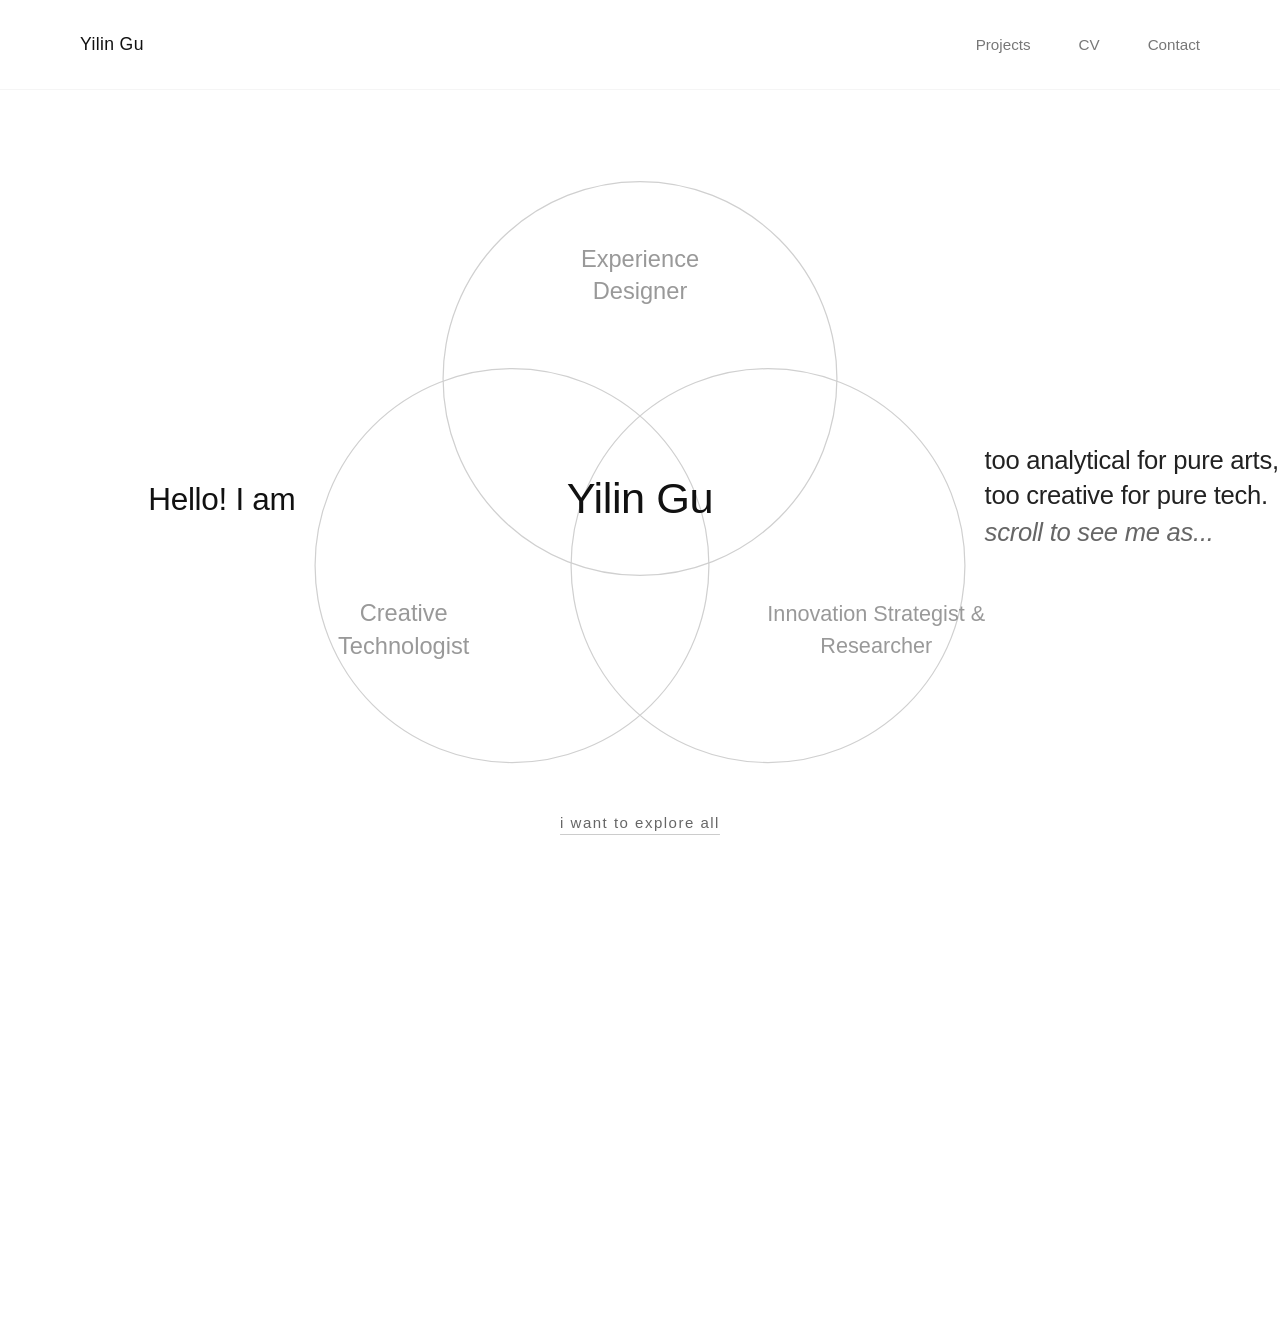
==== index.html @ a837f002 "Initial website deploy" ====
<!DOCTYPE html>
<html lang="zh-CN">
<head>
  <meta charset="UTF-8">
  <meta name="viewport" content="width=device-width, initial-scale=1.0">
  <title>Yilin Gu — Portfolio</title>
  <style>
    * {
      box-sizing: border-box;
      margin: 0;
      padding: 0;
    }
    body {
      font-family: -apple-system, BlinkMacSystemFont, "SF Pro Display", "SF Pro Text", "Helvetica Neue", Arial, sans-serif;
      background-color: #ffffff;
      color: #111111;
      line-height: 1.45; /* 紧凑行距 */
      -webkit-font-smoothing: antialiased;
    }
    a { color: inherit; text-decoration: none; }

    /* 固定 Header */
    header {
      position: fixed;
      top: 0;
      left: 0;
      width: 100%;
      height: 90px;
      padding: 0 80px;
      display: flex;
      justify-content: space-between;
      align-items: center;
      background: rgba(255, 255, 255, 0.92);
      backdrop-filter: blur(12px);
      -webkit-backdrop-filter: blur(12px);
      z-index: 100;
      border-bottom: 1px solid rgba(0, 0, 0, 0.04);
    }
    .logo { 
      font-size: 1.1rem; 
      font-weight: 500; 
      letter-spacing: 0.02em; 
    }
    nav ul { 
      display: flex; 
      gap: 48px; 
      list-style: none; 
    }
    nav a { 
      font-size: 0.95rem; 
      color: #777777; 
      font-weight: 400;
      transition: color 0.25s ease; 
    }
    nav a:hover, nav a.active { 
      color: #111111; 
      font-weight: 500;
    }

    /* 页面主要容器 */
    main { 
      padding-top: 90px; 
    }

    .page-section { 
      display: none; 
      width: 100%;
      max-width: 1200px; 
      margin: 0 auto; 
      padding: 60px 80px 120px 80px; 
      min-height: calc(100vh - 90px);
    }
    .page-section.active { 
      display: block; 
    }

    /* -------------------------------------------------------------
       1. 首页 (Home) - Venn 状态切换
       ------------------------------------------------------------- */
    .home-scroll-container {
      height: 140vh;
      position: relative;
    }
    .sticky-hero {
      position: sticky;
      top: 90px;
      height: calc(100vh - 90px);
      display: flex;
      flex-direction: column;
      align-items: center;
      justify-content: center;
      overflow: hidden;
      margin-top: -20px;
    }

    .venn-wrapper {
      position: relative;
      width: 100%;
      max-width: 1200px;
      height: 640px;
    }
    .venn-svg { 
      width: 100%; 
      height: 100%; 
      overflow: visible; 
    }
    
    .venn-circle {
      fill: #ffffff;
      fill-opacity: 0;
      stroke: #d0d0d0;
      stroke-width: 1.25;
      transform-origin: center;
      animation: vennBreathing 4s ease-in-out infinite;
      transition: stroke 0.3s ease, fill 0.3s ease, fill-opacity 0.3s ease, stroke-width 0.3s ease;
    }

    .venn-group:nth-child(1) .venn-circle { animation-delay: 0s; }
    .venn-group:nth-child(2) .venn-circle { animation-delay: 1.3s; }
    .venn-group:nth-child(3) .venn-circle { animation-delay: 2.6s; }

    @keyframes vennBreathing {
      0%, 100% { stroke-opacity: 0.6; transform: scale(1); }
      50% { stroke-opacity: 1; stroke-width: 1.5; transform: scale(1.012); }
    }
    
    .venn-text {
      dominant-baseline: middle;
      pointer-events: none;
      transition: fill 0.3s ease, opacity 0.3s ease;
    }

    .state-b { opacity: 0; fill: #999999; text-anchor: middle; }
    .state-a { opacity: 1; }
    
    .title-hello { font-size: 32px; font-weight: 350; fill: #111111; letter-spacing: -0.01em; }
    .title-name { font-size: 44px; font-weight: 500; fill: #111111; letter-spacing: -0.01em; }
    .title-intro-multiline { font-size: 26px; font-weight: 350; fill: #222222; letter-spacing: -0.01em; line-height: 1.4; }
    
    .hook-line {
      fill: #666666;
      font-style: italic;
      font-weight: 300;
      animation: gentleBreathing 3.2s ease-in-out infinite;
      transform-origin: center;
    }

    @keyframes gentleBreathing {
      0%, 100% { opacity: 0.9; transform: translateY(0px); }
      50% { opacity: 0.35; transform: translateY(3.5px); }
    }

    .interactive-mode .venn-group { cursor: pointer; }
    .interactive-mode .venn-group:hover .venn-circle {
      stroke: #111111;
      stroke-width: 1.8;
      fill: #111111;
      fill-opacity: 0.025;
      animation-play-state: paused;
    }
    .interactive-mode .venn-group:hover .venn-text.state-b { fill: #111111; font-weight: 500; }

    .tagline {
      margin-top: 15px;
      font-size: 15px;
      color: #666666;
      letter-spacing: 0.1em;
      text-transform: lowercase;
      text-decoration: underline;
      text-underline-offset: 6px;
      text-decoration-color: #cccccc;
      opacity: 0;
      transition: opacity 0.25s ease, color 0.2s ease;
      cursor: pointer;
    }
    .tagline:hover { color: #111111; text-decoration-color: #111111; }

    /* -------------------------------------------------------------
       2. Projects Page - 卡片排版
       ------------------------------------------------------------- */
    .page-header { margin-bottom: 40px; }
    .page-title { font-size: 2rem; font-weight: 500; color: #111111; letter-spacing: -0.01em; margin-bottom: 6px; }
    .page-subtitle { font-size: 0.95rem; color: #777777; font-weight: 400; }

    .category-title { 
      font-size: 1.25rem; 
      font-weight: 500; 
      color: #111111;
      margin: 50px 0 24px 0; 
      border-top: 1px solid #eeeeee; 
      padding-top: 20px;
    }
    .category-title:first-of-type { margin-top: 0; border-top: none; padding-top: 0; }

    .grid { display: grid; grid-template-columns: repeat(2, 1fr); gap: 40px 36px; }
    
    .card { display: block; cursor: pointer; }
    .card-image-wrapper {
      width: 100%;
      aspect-ratio: 16 / 10;
      border: 1px solid #e2e2e2;
      background-color: #f7f7f7;
      border-radius: 0;
      overflow: hidden;
      position: relative;
      transition: border-color 0.3s ease, box-shadow 0.3s ease, transform 0.3s ease;
    }
    .card-image {
      width: 100%;
      height: 100%;
      object-fit: cover;
      display: block;
      transition: transform 0.5s ease;
    }
    
    .card-header-line {
      display: flex;
      justify-content: space-between;
      align-items: baseline;
      margin-top: 14px;
    }
    .card-title { font-size: 1.05rem; font-weight: 500; color: #111111; transition: color 0.25s ease; }
    .card-year { font-size: 0.85rem; color: #888888; font-weight: 400; }
    .card-hook { font-size: 0.9rem; color: #666666; line-height: 1.4; margin-top: 4px; }

    .card:hover .card-image-wrapper {
      border-color: #111111;
      box-shadow: 0 12px 30px rgba(0, 0, 0, 0.07);
      transform: translateY(-4px);
    }
    .card:hover .card-image { transform: scale(1.03); }
    .card:hover .card-title { color: #000000; }

    /* -------------------------------------------------------------
       3. 动态 Case Study 详情页样式
       ------------------------------------------------------------- */
    .back-btn {
      display: inline-flex;
      align-items: center;
      gap: 8px;
      font-size: 0.95rem;
      color: #666666;
      cursor: pointer;
      margin-bottom: 28px;
      transition: color 0.2s ease, transform 0.2s ease;
    }
    .back-btn:hover {
      color: #111111;
      transform: translateX(-4px);
    }
    .detail-tag {
      font-size: 0.85rem;
      text-transform: uppercase;
      letter-spacing: 0.08em;
      color: #888888;
      margin-bottom: 10px;
    }
    .detail-title {
      font-size: 2.4rem;
      font-weight: 500;
      color: #111111;
      letter-spacing: -0.02em;
      line-height: 1.2;
      margin-bottom: 12px;
    }
    .detail-hook {
      font-size: 1.15rem;
      color: #444444;
      line-height: 1.45;
      margin-bottom: 32px;
      max-width: 900px;
    }
    
    .detail-hero-media {
      width: 100%;
      aspect-ratio: 16 / 9;
      background-color: #f4f4f4;
      border: 1px solid #e2e2e2;
      display: flex;
      align-items: center;
      justify-content: center;
      color: #999999;
      font-size: 1rem;
      margin-bottom: 48px;
      overflow: hidden;
    }
    .detail-hero-media img, .detail-hero-media video {
      width: 100%;
      height: 100%;
      object-fit: cover;
    }
    .detail-hero-media.hidden-hero {
      display: none;
    }

    /* 双栏正文结构 */
    .detail-grid {
      display: grid;
      grid-template-columns: 240px 1fr;
      gap: 48px;
      border-top: 1px solid #eeeeee;
      padding-top: 32px;
    }
    .detail-sidebar-item {
      margin-bottom: 28px;
    }
    .detail-sidebar-label {
      font-size: 0.8rem;
      text-transform: uppercase;
      letter-spacing: 0.08em;
      color: #888888;
      margin-bottom: 4px;
    }
    .detail-sidebar-val {
      font-size: 0.95rem;
      color: #111111;
      font-weight: 500;
      line-height: 1.35;
    }
    
    .detail-body-text {
      font-size: 1rem;
      color: #333333;
      line-height: 1.55;
    }

    /* 自然流畅的排版样式 */
    .cs-section { margin-bottom: 36px; }
    .cs-heading {
      font-size: 1.2rem;
      font-weight: 500;
      color: #111111;
      margin-bottom: 10px;
      letter-spacing: -0.01em;
      border-bottom: 1px solid #f0f0f0;
      padding-bottom: 6px;
    }
    .cs-paragraph { margin-bottom: 12px; color: #333333; font-weight: 350; font-size: 0.98rem; line-height: 1.5; }
    
    /* 单张大图展示 */
    .single-photo-feature {
      width: 100%;
      margin: 20px 0 8px 0;
      border: 1px solid #e2e2e2;
      overflow: hidden;
      background: #fafafa;
    }
    .single-photo-feature img {
      width: 100%;
      max-height: 500px;
      object-fit: cover;
      display: block;
      transition: transform 0.5s ease;
    }
    .single-photo-feature:hover img {
      transform: scale(1.02);
    }

    /* 视频容器 */
    .embedded-video-container {
      width: 100%;
      margin: 20px 0 8px 0;
      border: 1px solid #e0e0e0;
      background: #000000;
      box-shadow: 0 12px 30px rgba(0, 0, 0, 0.05);
    }
    .embedded-video-container video {
      width: 100%;
      display: block;
    }
    .embedded-video-caption {
      font-size: 0.82rem;
      color: #777777;
      margin-top: 6px;
      margin-bottom: 20px;
      text-align: center;
      font-style: italic;
    }

    /* 现场图片排版 */
    .photo-feature-grid {
      display: grid;
      grid-template-columns: 1.2fr 1fr;
      gap: 16px;
      margin: 20px 0 8px 0;
    }
    .photo-feature-main {
      width: 100%;
      height: 100%;
      min-height: 320px;
      border: 1px solid #e2e2e2;
      overflow: hidden;
    }
    .photo-feature-main img {
      width: 100%;
      height: 100%;
      object-fit: cover;
      display: block;
      transition: transform 0.5s ease;
    }
    .photo-feature-sub {
      display: flex;
      flex-direction: column;
      gap: 16px;
    }
    .photo-feature-item {
      width: 100%;
      height: 150px;
      border: 1px solid #e2e2e2;
      overflow: hidden;
    }
    .photo-feature-item img {
      width: 100%;
      height: 100%;
      object-fit: cover;
      display: block;
      transition: transform 0.5s ease;
    }
    .photo-feature-main:hover img, .photo-feature-item:hover img {
      transform: scale(1.03);
    }

    /* -------------------------------------------------------------
       4. CV & Contact 页面样式
       ------------------------------------------------------------- */
    .cv-layout { display: grid; grid-template-columns: 250px 1fr; gap: 48px; }
    .cv-sidebar { border-right: 1px solid #eeeeee; padding-right: 32px; }
    .cv-sidebar-block { margin-bottom: 32px; }
    .cv-sidebar-title { font-size: 0.82rem; text-transform: uppercase; letter-spacing: 0.08em; color: #888888; margin-bottom: 12px; font-weight: 600; }
    .cv-sidebar-list { list-style: none; font-size: 0.9rem; color: #444444; line-height: 1.4; }
    .cv-sidebar-list li { margin-bottom: 8px; }
    .cv-sidebar-list strong { color: #111111; font-weight: 500; display: block; margin-bottom: 2px; }
    .cv-sidebar-list span { font-size: 0.84rem; color: #666666; display: block; }
    
    .cv-timeline-item { margin-bottom: 32px; }
    .cv-timeline-header { display: flex; justify-content: space-between; align-items: baseline; margin-bottom: 4px; }
    .cv-role { font-size: 1.05rem; font-weight: 500; color: #111111; }
    .cv-period { font-size: 0.85rem; color: #888888; white-space: nowrap; }
    .cv-company { font-size: 0.92rem; color: #555555; margin-bottom: 8px; font-weight: 400; }
    
    /* 调淡的工作与项目描述 */
    .cv-desc { font-size: 0.92rem; color: #666666; line-height: 1.45; }
    .cv-desc ul { margin-left: 16px; margin-top: 6px; }
    .cv-desc li { margin-bottom: 6px; }
    .cv-desc strong { color: #222222; }
    
    .cv-focus-tags { 
      font-size: 0.85rem; 
      color: #666666; 
      margin-top: 6px; 
      line-height: 1.4; 
    }
    .cv-focus-tags span {
      display: inline-block;
      background: #f4f4f4;
      padding: 2px 7px;
      border-radius: 3px;
      margin-right: 5px;
      margin-bottom: 5px;
      font-size: 0.8rem;
      color: #555555;
    }

    .cv-divider {
      font-size: 0.82rem;
      text-transform: uppercase;
      letter-spacing: 0.08em;
      color: #888888;
      font-weight: 600;
      margin: 36px 0 20px 0;
      padding-top: 14px;
      border-top: 1px solid #eeeeee;
    }
    .cv-profile {
      font-size: 0.95rem;
      color: #444444;
      line-height: 1.5;
      margin-bottom: 28px;
      font-weight: 350;
    }
    .cv-profile p {
      margin-bottom: 10px;
    }

    .contact-container { max-width: 680px; }
    .contact-intro { font-size: 1.05rem; color: #333333; line-height: 1.5; margin-bottom: 32px; }
    .contact-methods { display: grid; grid-template-columns: repeat(2, 1fr); gap: 24px; margin-bottom: 40px; }
    .contact-card { border: 1px solid #eeeeee; padding: 20px; background: #fafafa; transition: border-color 0.25s ease; }
    .contact-card:hover { border-color: #cccccc; }
    .contact-label { font-size: 0.78rem; text-transform: uppercase; letter-spacing: 0.08em; color: #888888; margin-bottom: 6px; }
    .contact-value { font-size: 0.95rem; color: #111111; font-weight: 500; }

  </style>
</head>
<body>

  <!-- Header 导航栏 -->
  <header>
    <div class="logo"><a href="#" onclick="showSection('home')">Yilin Gu</a></div>
    <nav>
      <ul>
        <li><a href="#" id="nav-projects" onclick="showSection('projects')">Projects</a></li>
        <li><a href="#" id="nav-cv" onclick="showSection('cv')">CV</a></li>
        <li><a href="#" id="nav-contact" onclick="showSection('contact')">Contact</a></li>
      </ul>
    </nav>
  </header>

  <main>
    <!-- 1. 首页 (Home) - Venn 状态切换 -->
    <section id="home" class="page-section active" style="padding:0; max-width:100%;">
      <div class="home-scroll-container">
        <div class="sticky-hero" id="hero-sticky">
          <div class="venn-wrapper">
            <svg class="venn-svg" viewBox="0 0 900 650">
              <g class="venn-group" onclick="handleGroupClick('professional-cases')">
                <circle class="venn-circle" cx="450" cy="225" r="200" />
                <text class="venn-text state-b" x="450" y="105" style="font-size: 24px; font-weight: 500;">Experience</text>
                <text class="venn-text state-b" x="450" y="138" style="font-size: 24px; font-weight: 500;">Designer</text>
              </g>
              <g class="venn-group" onclick="handleGroupClick('creative-projects')">
                <circle class="venn-circle" cx="320" cy="415" r="200" />
                <text class="venn-text state-b" x="210" y="465" style="font-size: 24px; font-weight: 500;">Creative</text>
                <text class="venn-text state-b" x="210" y="498" style="font-size: 24px; font-weight: 500;">Technologist</text>
              </g>
              <g class="venn-group" onclick="handleGroupClick('presentation-insights')">
                <circle class="venn-circle" cx="580" cy="415" r="200" />
                <text class="venn-text state-b" x="690" y="465" style="font-size: 22px; font-weight: 500;">Innovation Strategist &amp;</text>
                <text class="venn-text state-b" x="690" y="498" style="font-size: 22px; font-weight: 500;">Researcher</text>
              </g>

              <g class="state1-layer">
                <text class="venn-text title-hello state-a" x="100" y="350" text-anchor="end">Hello! I am</text>
                <text class="venn-text title-name state-a" x="450" y="350" text-anchor="middle">Yilin Gu</text>
                <text class="venn-text title-intro-multiline state-a" x="800" y="310" text-anchor="start">
                  <tspan x="800" dy="0">too analytical for pure arts,</tspan>
                  <tspan x="800" dy="1.35em">too creative for pure tech.</tspan>
                  <tspan x="800" dy="1.45em" class="hook-line">scroll to see me as...</tspan>
                </text>
              </g>
            </svg>
          </div>
          <p class="tagline" id="tagline" onclick="showSection('projects')">i want to explore ALL</p>
        </div>
      </div>
    </section>

    <!-- 2. Projects Page -->
    <section id="projects" class="page-section">
      <div class="page-header">
        <h1 class="page-title">Selected Works</h1>
        <p class="page-subtitle">Exploration across experience design, creative technology, and innovation strategy.</p>
      </div>

      <!-- Category 1: Professional Cases -->
      <h2 id="professional-cases" class="category-title">Professional Cases</h2>
      <div class="grid">
        <div class="card" onclick="openProjectDetail('workshop-design')">
          <div class="card-image-wrapper">
            <img src="image&video/workshop design/cover img.png" alt="Workshop Design Cover" class="card-image">
          </div>
          <div class="card-header-line">
            <h3 class="card-title">Strategic Workshop Frameworks</h3>
            <span class="card-year">2024–2026</span>
          </div>
          <p class="card-hook">Designing high-stakes strategic alignment experiences for global leaders.</p>
        </div>

        <div class="card" onclick="openProjectDetail('visual-odyssey')">
          <div class="card-image-wrapper">
            <img src="image&video/visual odyssey/visual odyssey.jpg" alt="Visual Odyssey Cover" class="card-image">
          </div>
          <div class="card-header-line">
            <h3 class="card-title">Visual Odyssey System</h3>
            <span class="card-year">2024–2026</span>
          </div>
          <p class="card-hook">Transforming strategic workshop closings into dynamic visual hero journeys.</p>
        </div>

        <div class="card" onclick="openProjectDetail('executive-facilitation')">
          <div class="card-image-wrapper">
            <img src="image&video/facilitation/photo3.jpg" alt="Executive Facilitation Cover" class="card-image">
          </div>
          <div class="card-header-line">
            <h3 class="card-title">Cross-Cultural Executive Facilitation</h3>
            <span class="card-year">2024–2026</span>
          </div>
          <p class="card-hook">Steering C-suite consensus across global cultures and complex domains.</p>
        </div>
      </div>

      <!-- Category 2: Creative Technologist -->
      <h2 id="creative-projects" class="category-title">Creative Technologist</h2>
      <div class="grid">
        <div class="card" onclick="openProjectDetail('avatar-creator')">
          <div class="card-image-wrapper">
            <img src="image&video/avatar creator/Avatar Creator Demo Video/Avatar Creator Demo Video-封面.jpg" alt="Avatar Creator Cover" class="card-image">
          </div>
          <div class="card-header-line">
            <h3 class="card-title">Web-based Interactive Avatar Creator</h3>
            <span class="card-year">2026</span>
          </div>
          <p class="card-hook">Transforming event onboarding into an engaging, collective digital twin experience.</p>
        </div>

        <div class="card" onclick="openProjectDetail('warroom-vr')">
          <div class="card-image-wrapper">
            <img src="image&video/vr warrom/war room env -no logo.png" alt="Warroom VR Experience Cover" class="card-image">
          </div>
          <div class="card-header-line">
            <h3 class="card-title">Next-Gen Warroom VR Experience</h3>
            <span class="card-year">2025</span>
          </div>
          <p class="card-hook">Immersive spatial collaboration for high-stakes medical operations.</p>
        </div>
      </div>

      <!-- Category 3: Innovation Strategist & Researcher -->
      <h2 id="presentation-insights" class="category-title">Innovation Strategist & Researcher</h2>
      <div class="grid">
        <div class="card" onclick="openProjectDetail('ai-worldcafe')">
          <div class="card-image-wrapper">
            <img src="image&video/4d/photo2.jpg" alt="4D AI Worldcafe Cover" class="card-image">
          </div>
          <div class="card-header-line">
            <h3 class="card-title">4D AI Worldcafe: Spatial Intelligence</h3>
            <span class="card-year">2024–2026</span>
          </div>
          <p class="card-hook">Unlocking Human-AI co-creation from text to 4D spatial intelligence.</p>
        </div>
      </div>
    </section>

    <!-- 3. Dynamic Case Study Detail Section -->
    <section id="project-detail" class="page-section">
      <div class="back-btn" onclick="showSection('projects')">
        ← Back to Projects
      </div>

      <div class="detail-tag" id="d-tag">Category / Year</div>
      <h1 class="detail-title" id="d-title">Project Title</h1>
      <p class="detail-hook" id="d-hook">Project Hook / Main value statement</p>

      <div class="detail-hero-media" id="d-media">
        <!-- 动态 Hero 媒体 -->
      </div>

      <div class="detail-grid">
        <div class="detail-sidebar">
          <div class="detail-sidebar-item">
            <div class="detail-sidebar-label">Role & Capabilities</div>
            <div class="detail-sidebar-val" id="d-role">Role Details</div>
          </div>
          <div class="detail-sidebar-item">
            <div class="detail-sidebar-label">Timeline</div>
            <div class="detail-sidebar-val" id="d-year">Year</div>
          </div>
          <div class="detail-sidebar-item" id="d-extra-meta">
            <!-- 额外信息 -->
          </div>
        </div>

        <div class="detail-body-text" id="d-desc">
          <!-- 动态自然文案正文 -->
        </div>
      </div>
    </section>

    <!-- 4. CV Page -->
    <section id="cv" class="page-section">
      <div class="page-header">
        <h1 class="page-title">Curriculum Vitae</h1>
        <p class="page-subtitle">Designing human-centred experiences where AI, emerging technologies, and strategic innovation meet.</p>
      </div>

      <div class="cv-layout">
        <!-- 左侧栏：Skills 列表 -->
        <div class="cv-sidebar">
          <div class="cv-sidebar-block">
            <h3 class="cv-sidebar-title">Strategic &amp; Experience Design</h3>
            <ul class="cv-sidebar-list">
              <li>Experience Design</li>
              <li>Interaction Design</li>
              <li>User Experience Design</li>
              <li>Design Thinking</li>
              <li>Co-creation Methods</li>
              <li>Strategic Storytelling</li>
              <li>Systems Thinking</li>
            </ul>
          </div>

          <div class="cv-sidebar-block">
            <h3 class="cv-sidebar-title">AI &amp; Emerging Tech</h3>
            <ul class="cv-sidebar-list">
              <li>Generative AI</li>
              <li>AI Experience Design</li>
              <li>Creative Coding</li>
              <li>Interactive Prototyping</li>
              <li>Human-Computer Interaction</li>
              <li>Physical Computing</li>
            </ul>
          </div>

          <div class="cv-sidebar-block">
            <h3 class="cv-sidebar-title">Tools &amp; Development</h3>
            <ul class="cv-sidebar-list">
              <li><strong>Design &amp; UI</strong><span>Figma, Adobe Creative Suite</span></li>
              <li><strong>Creative Code</strong><span>Python, JavaScript, C++, Arduino</span></li>
              <li><strong>3D &amp; Spatial</strong><span>TouchDesigner, Blender, Cinema 4D, 3ds Max, Unity, Unreal Engine</span></li>
            </ul>
          </div>

          <div class="cv-sidebar-block">
            <h3 class="cv-sidebar-title">Languages</h3>
            <ul class="cv-sidebar-list">
              <li>Chinese (Native)</li>
              <li>English (Professional Working)</li>
              <li>Italian (B1)</li>
            </ul>
          </div>
        </div>

        <!-- 右侧栏：Profile, Experience, Education & Projects -->
        <div class="cv-main">
          <div class="cv-profile">
            <p>
              Strategic Experience Designer with an interdisciplinary background in architecture, computing, and innovation consulting. Experienced in designing AI-powered experiences, strategic workshops, and interactive solutions that connect emerging technologies with human needs and business transformation.
            </p>
            <p>
              Combining design thinking, spatial intelligence, generative AI, and storytelling, I translate complex challenges into immersive experiences, digital prototypes, and future-oriented strategies. With experience at EY wavespace and an MSc background in digital experience design, I specialise in exploring how AI and emerging technologies can reshape the way people interact, collaborate, and experience digital environments.
            </p>
          </div>

          <!-- 工作经历 (Professional Experience) -->
          <div class="cv-divider">Professional Experience</div>

          <div class="cv-timeline-item">
            <div class="cv-timeline-header">
              <span class="cv-role">Strategic Experience Designer | AI Innovation Consultant</span>
              <span class="cv-period">Dec 2024 – Aug 2026</span>
            </div>
            <div class="cv-company">EY wavespace · Shanghai, China</div>
            <div class="cv-desc">
              <ul>
                <li>Designed and facilitated <strong>50+ innovation workshops</strong> for enterprise clients, applying design thinking, co-creation methods, and strategic design approaches to explore digital transformation and AI opportunities.</li>
                <li>Developed AI-powered experiences and interactive prototypes by integrating generative AI, spatial computing, and emerging technologies into client-facing innovation scenarios.</li>
                <li>Translated complex business challenges into human-centred experiences through UX design, interaction design, prototyping, and strategic storytelling.</li>
                <li>Designed immersive storytelling frameworks and visual communication systems to transform strategic insights into engaging experiences for executive audiences.</li>
                <li>Researched and experimented with emerging AI technologies, including generative models and open-source creative workflows, exploring their potential applications in business and experience design.</li>
                <li>Collaborated with multidisciplinary teams and clients across real estate, F&amp;B, biotechnology, technology, and fashion industries to deliver innovation strategies and proof-of-concept solutions.</li>
              </ul>
            </div>
          </div>

          <div class="cv-timeline-item">
            <div class="cv-timeline-header">
              <span class="cv-role">UX Designer</span>
              <span class="cv-period">Mar 2024 – Sep 2024</span>
            </div>
            <div class="cv-company">Nanjing LES Cybersecurity and IT Research Institute · Nanjing, China</div>
            <div class="cv-desc">
              <ul>
                <li>Conducted user research, requirement analysis, and competitive research to identify user needs and improve digital product experiences.</li>
                <li>Designed user flows, interaction prototypes, and functional specifications through collaboration with product managers, developers, and testing teams.</li>
                <li>Supported product iteration through usability analysis, design refinement, and cross-functional communication.</li>
              </ul>
            </div>
          </div>

          <!-- 教育经历 (Education) -->
          <div class="cv-divider">Education</div>

          <div class="cv-timeline-item">
            <div class="cv-timeline-header">
              <span class="cv-role">MSc Digital and Interaction Design</span>
              <span class="cv-period">Sep 2026 – Present</span>
            </div>
            <div class="cv-company">Politecnico di Milano · Milan, Italy</div>
            <div class="cv-focus-tags">
              <span>Digital Experience Design</span>
              <span>Interaction Design</span>
              <span>Human-Computer Interaction</span>
              <span>Service Innovation</span>
              <span>Emerging Technologies</span>
            </div>
          </div>

          <div class="cv-timeline-item">
            <div class="cv-timeline-header">
              <span class="cv-role">MSc Computing and Creative Industry <em style="font-weight:400; font-style:normal; color:#888;">(Distinction)</em></span>
              <span class="cv-period">Oct 2022 – Dec 2023</span>
            </div>
            <div class="cv-company">University of the Arts London (UAL) · London, UK</div>
            <div class="cv-focus-tags">
              <span>Creative Computing</span>
              <span>Machine Intelligence</span>
              <span>Physical Computing</span>
              <span>Computational Creativity</span>
              <span>Interactive Media</span>
              <span>Computational Environments</span>
            </div>
          </div>

          <div class="cv-timeline-item">
            <div class="cv-timeline-header">
              <span class="cv-role">BA (Hons) Architecture <em style="font-weight:400; font-style:normal; color:#888;">(2:1 Honours)</em></span>
              <span class="cv-period">Sep 2019 – Jun 2022</span>
            </div>
            <div class="cv-company">The University of Manchester · Manchester, UK</div>
            <div class="cv-focus-tags">
              <span>Spatial Design</span>
              <span>Environmental Design</span>
              <span>Systems Thinking</span>
              <span>Digital Fabrication</span>
            </div>
          </div>

          <div class="cv-timeline-item">
            <div class="cv-timeline-header">
              <span class="cv-role">Google UX Design Professional Certificate</span>
              <span class="cv-period">Nov 2023 – Jun 2024</span>
            </div>
          </div>

          <!-- 精选项目 (Selected Projects) -->
          <div class="cv-divider">Selected Projects</div>

          <div class="cv-timeline-item">
            <div class="cv-timeline-header">
              <span class="cv-role">Strategic Workshop Frameworks</span>
              <span class="cv-period">2024 – 2026</span>
            </div>
            <div class="cv-company">Experience Design &amp; Innovation Consulting · EY wavespace</div>
            <div class="cv-desc">
              Designed modular workshop frameworks combining strategic design methods, storytelling, and collaborative facilitation. Created immersive environments that enabled enterprise teams to explore emerging technologies, align strategic visions, and co-create future solutions.
            </div>
          </div>

          <div class="cv-timeline-item">
            <div class="cv-timeline-header">
              <span class="cv-role">4D AI Worldcafe: Spatial Intelligence</span>
              <span class="cv-period">2024 – 2026</span>
            </div>
            <div class="cv-company">AI Strategy Workshop &amp; Future Experience Research</div>
            <div class="cv-desc">
              Explored the evolution of AI interaction from screen-based assistants toward spatial intelligence and human-AI collaboration. Designed workshop experiences allowing participants to experiment with generative AI workflows and envision future spatial computing scenarios.
            </div>
          </div>

          <div class="cv-timeline-item">
            <div class="cv-timeline-header">
              <span class="cv-role">Web-based Interactive Avatar Creator</span>
              <span class="cv-period">2026</span>
            </div>
            <div class="cv-company">Creative Technology Prototype</div>
            <div class="cv-desc">
              Developed an interactive avatar generation experience integrating web interaction, AI-generated imagery, and large-scale digital displays. Created a participatory experience where users contribute digital identities into collective visual environments.
            </div>
          </div>

          <div class="cv-timeline-item">
            <div class="cv-timeline-header">
              <span class="cv-role">Window of the Mind</span>
              <span class="cv-period">2023</span>
            </div>
            <div class="cv-company">Generative Visualization of Emotional States · MSc Thesis, UAL</div>
            <div class="cv-desc">
              Explored the relationship between physiological signals and emotional expression through AI-generated visualisation. Integrated biosignal sensing, Arduino, Python data processing, and image-to-image translation models to transform emotional states into visual narratives.
            </div>
          </div>
        </div>
      </div>
    </section>

    <!-- 5. Contact Page -->
    <section id="contact" class="page-section">
      <div class="page-header">
        <h1 class="page-title">Get in Touch</h1>
        <p class="page-subtitle">Open for jobs, innovative projects, and any collaboration opportunities.</p>
      </div>

      <div class="contact-container">
        <p class="contact-intro">
          Whether you have an exciting role, a fresh idea, or just want to chat about design and tech—my inbox is always open!
        </p>

        <div class="contact-methods">
          <div class="contact-card">
            <div class="contact-label">Email</div>
            <div class="contact-value"><a href="mailto:gyilin1115@gmail.com">gyilin1115@gmail.com</a></div>
          </div>
          <div class="contact-card">
            <div class="contact-label">Location</div>
            <div class="contact-value">Milan, Italy / Shanghai, China</div>
          </div>
          <div class="contact-card">
            <div class="contact-label">LinkedIn</div>
            <div class="contact-value"><a href="http://linkedin.com/in/yilin-gu-83a210221" target="_blank">Yilin Gu</a></div>
          </div>
        </div>
      </div>
    </section>
  </main>

  <script>
    const projectData = {
      'visual-odyssey': {
        tag: 'Professional Cases — Visual Storytelling & Experience Architecture',
        title: 'Visual Odyssey System',
        hook: 'Transforming strategic workshop closings into dynamic visual hero journeys and emotional executive alignment.',
        role: 'Lead Experience Architect & Visual Strategist',
        year: '2024 – 2026',
        heroImage: 'image&video/visual odyssey//visual odyssey.jpg',
        extraMeta: `
          <div class="detail-sidebar-label">Core Capabilities</div>
          <div class="detail-sidebar-val" style="font-size:0.92rem; font-weight:400; color:#555;">
            Strategic Storytelling<br>AI-Assisted Visual Systems<br>Large-Screen Digital Canvas<br>Executive Alignment
          </div>
        `,
        htmlContent: `
          <div class="cs-section">
            <h2 class="cs-heading">01. Reimagining the Closing Ritual: From Fatigue to Finale</h2>
            <p class="cs-paragraph">
              After a full day of intensive strategic sessions, traditional slide summaries often face a common hurdle: executive attention drops right when enthusiasm needs to be at its highest. 
            </p>
            <p class="cs-paragraph">
              <strong>Visual Odyssey System</strong> was created to rethink how a high-stakes workshop concludes. By translating the day’s discussions, key breakthroughs, and future roadmaps into a tailor-made <em>Hero’s Journey</em> canvas, we turn standard recaps into an inspiring, high-energy closing ritual.
            </p>
          </div>

          <div class="cs-section">
            <h2 class="cs-heading">02. Tailor-Made Narrative Metaphors & Stakeholder Buy-in</h2>
            <p class="cs-paragraph">
              Rather than using generic roadmap icons, every canvas features a custom visual universe crafted around the client’s industry context and strategic goals.
            </p>
            <p class="cs-paragraph">
              <strong>Milestones as Achievements:</strong> Each session on the agenda is represented as a landmark overcome by the team, visually summarizing achievements, pivotal insights, and future action items.
            </p>
            <p class="cs-paragraph">
              <strong>Fostering Ownership:</strong> Seeing their collective efforts woven into a cohesive narrative gives leadership teams a shared sense of pride, transforming abstract strategy into tangible commitment.
            </p>
          </div>

          <div class="cs-section">
            <h2 class="cs-heading">03. End-to-End Design Architecture & AI Workflow</h2>
            <p class="cs-paragraph">
              As the sole designer leading this initiative from concept to delivery, I developed a hybrid workflow combining rapid generative exploration with precision design layout:
            </p>
            <p class="cs-paragraph">
              <strong>1. Narrative & Concept Development:</strong> Framing the agenda into story arcs and defining thematic visual metaphors.
            </p>
            <p class="cs-paragraph">
              <strong>2. Generative Art Generation:</strong> Leveraging AI tools to rapidly iterate complex spatial themes, key assets, and environmental moods.
            </p>
            <p class="cs-paragraph">
              <strong>3. Modular Composition & Polishing:</strong> Vectorizing and refining artwork in Photoshop, Illustrator, and Figma to build high-resolution, scaleable digital canvases ready for live presentation.
            </p>
          </div>

          <div class="cs-section">
            <h2 class="cs-heading">04. Digital Interactive Delivery & Venue Impact</h2>
            <p class="cs-paragraph">
              Presented live on dynamic large-format digital displays, the visual unveiling marks the emotional high point of the event. It provides facilitators with an intuitive storytelling backdrop and gives executives a memorable, shareable vision of their collective future path.
            </p>
            
            <div class="single-photo-feature">
              <img src="image&video/visual odyssey//photo1.jpg" alt="Visual Odyssey Live Venue Showcase">
            </div>
            <div class="embedded-video-caption">Live execution: High-resolution digital interactive visual canvas presented on large venue displays during executive closing sessions.</div>
          </div>
        `
      },
      'avatar-creator': {
        tag: 'Creative Technologist — Web Interaction & Event Innovation',
        title: 'Web-based Interactive Avatar Creator',
        hook: 'Reimagining event check-in as an engaging, shared digital twin onboarding experience.',
        role: 'Solo Developer & Experience Designer',
        year: '2026',
        hideHero: true,
        extraMeta: `
          <div class="detail-sidebar-label">Interaction Tech</div>
          <div class="detail-sidebar-val" style="font-size:0.92rem; font-weight:400; color:#555;">
            Web-based Interactive Canvas<br>Touchscreen &amp; Tablet Sync<br>Real-time Display Engine<br>Dynamic Group Photo Export
          </div>
        `,
        htmlContent: `
          <div class="cs-section">
            <h2 class="cs-heading">01. Setting the Tone from Minute One</h2>
            <p class="cs-paragraph">
              Check-in is usually treated as an administrative routine—guests confirm their names, take a badge, and walk in. But for high-stakes innovation workshops, this first touchpoint is a prime opportunity to spark curiosity and establish a forward-looking, highly collaborative atmosphere right from the start.
            </p>
            <p class="cs-paragraph">
              To elevate this arrival experience, I created a web-based interactive tool that invites participants to design their own digital avatars upon entering. Instead of passively waiting for the event to start, guests immediately become active participants in building a shared virtual space.
            </p>

            <div class="embedded-video-container">
              <video controls autoplay muted loop poster="image&video/avatar creator//Avatar Creator Demo Video//Avatar Creator Demo Video-封面.jpg">
                <source src="image&video/avatar creator//Avatar Creator Demo Video//Avatar Creator Demo Video.mp4" type="video/mp4">
                Your browser does not support the video tag.
              </video>
            </div>
            <div class="embedded-video-caption">Interactive Prototype Stream: Personalizing facial features, selecting thematic outfits, signing on screen, and syncing live to the venue display.</div>
          </div>

          <div class="cs-section">
            <h2 class="cs-heading">02. Micro-Interactions &amp; Live Synchronicity</h2>
            <p class="cs-paragraph">
              Designed to run smoothly on venue touchscreens and tablets, the web app offers a lightweight, intuitive interface. Guests customize their avatars with options for hair, clothing, and accessories tailored to the event theme, then complete their profile with a quick handwritten signature.
            </p>
            <p class="cs-paragraph">
              The moment an avatar is saved, it flies seamlessly onto the main event screen in real time. As attendees arrive, the venue display gradually transforms into a vibrant, collective portrait of everyone in the room.
            </p>

            <div class="photo-feature-grid">
              <div class="photo-feature-main">
                <img src="image&video/avatar creator//20260622 永发印务培训-19.JPG" alt="Live Workshop Engagement 1">
              </div>
              <div class="photo-feature-sub">
                <div class="photo-feature-item">
                  <img src="image&video/avatar creator//20260622 永发印务培训-20.JPG" alt="Live Avatar Customization 2">
                </div>
                <div class="photo-feature-item">
                  <img src="image&video/avatar creator//20260622 永发印务培训-29-1.JPG" alt="Live Display Sync 3">
                </div>
              </div>
            </div>
            <div class="embedded-video-caption">Live execution at executive workshops: High guest engagement, organic peer interaction, and real-time screen orchestration.</div>
          </div>

          <div class="cs-section">
            <h2 class="cs-heading">03. Shared Energy &amp; Operational Value</h2>
            <p class="cs-paragraph">
              This playful onboarding ritual delivered impact beyond initial icebreaking:
            </p>
            <p class="cs-paragraph">
              <strong>Natural Social Momentum:</strong> Watching avatars appear on the big screen naturally drew people together. It created an easy conversation starter among colleagues and set a relaxed, open tone for the rest of the day.
            </p>
            <p class="cs-paragraph">
              <strong>Seamless Event Flow:</strong> Because the digital registration and display pipeline ran autonomously, event facilitators were freed up to greet guests and focus on hospitality.
            </p>
            <p class="cs-paragraph">
              <strong>Lasting Event Assets:</strong> At the end of the session, the system automatically arranged all created avatars into a high-resolution composite photo, providing event organizers with a clean, ready-to-share visual asset for internal wrap-up reports and communications.
            </p>
          </div>
        `
      },
      'warroom-vr': {
        tag: 'Creative Technologist — Spatial Computing',
        title: 'Next-Gen Warroom VR Experience',
        hook: 'Bridging complex surgical telemetry and executive decision-making through spatial VR collaboration.',
        role: 'Solo Project Lead & Creative Technologist',
        year: '2025',
        extraMeta: `
          <div class="detail-sidebar-label">Deliverables</div>
          <div class="detail-sidebar-val" style="font-size:0.92rem; font-weight:400; color:#555;">
            VR Spatial Environment<br>Multi-screen UI System<br>On-site Live Facilitation
          </div>
        `,
        heroVideo: 'image&video/vr warrom//VR效果1121.mp4',
        htmlContent: `
          <div class="cs-section">
            <h2 class="cs-heading">01. Spatial Collaboration in High-Stakes Environments</h2>
            <p class="cs-paragraph">
              During a major medical technology innovation summit, we designed a virtual warroom experience tailored for surgical decision-makers. The goal was to demonstrate how spatial computing can bring clarity to high-density medical data and complex telemetry.
            </p>
          </div>

          <div class="cs-section">
            <h2 class="cs-heading">02. Interface Architecture & Synchronized Views</h2>
            <p class="cs-paragraph">
              The spatial UI balances telemetry data, multi-angle video streams, and 3D environment anchors within a comfortable VR field of view. To keep non-VR participants engaged, the immersive headset feed was mirrored to external venue displays, allowing broader audience participation.
            </p>
          </div>

          <div class="cs-section">
            <h2 class="cs-heading">03. Live On-Site Delivery</h2>
            <p class="cs-paragraph">
              Leading the live technical setup and facilitation on-site, I managed hardware calibration and live guest demos, delivering an intuitive, accessible experience for executives exploring spatial computing.
            </p>
            
            <div class="photo-feature-grid">
              <div class="photo-feature-main">
                <img src="image&video/vr warrom//photo1.jpg" alt="On-site Setup 1">
              </div>
              <div class="photo-feature-sub">
                <div class="photo-feature-item">
                  <img src="image&video/vr warrom//photo2.jpg" alt="On-site Engagement 2">
                </div>
                <div class="photo-feature-item">
                  <img src="image&video/vr warrom//photo3.jpg" alt="Executive VR Demonstration 3">
                </div>
              </div>
            </div>
            <div class="embedded-video-caption">Live execution at the innovation summit: Guiding executive VR onboarding and multi-screen interactions.</div>
          </div>
        `
      },
      'workshop-design': {
        tag: 'Professional Cases — 2024–2026',
        title: 'Strategic Workshop Frameworks',
        hook: 'Designing high-stakes strategic alignment experiences for global leaders.',
        role: 'Strategic & Experience Designer',
        year: '2024 – 2026',
        heroImage: 'image&video/workshop design//cover img.png',
        htmlContent: `<p class="cs-paragraph">Architected and custom-designed 50+ themed workshop frameworks for global enterprises. Built immersive storylines, interactive toolkits, and modular exercises to guide executives toward actionable future visions.</p>`
      },
      'executive-facilitation': {
        tag: 'Professional Cases — 2024–2026',
        title: 'Cross-Cultural Executive Facilitation',
        hook: 'Steering C-suite consensus across global cultures and complex domains.',
        role: 'Lead Workshop Facilitator',
        year: '2024 – 2026',
        heroImage: 'image&video/facilitation//photo3.jpg',
        htmlContent: `<p class="cs-paragraph">Facilitated 20+ live executive sessions for global leaders, driving alignment and collaborative decision-making across complex environments.</p>`
      },
      'ai-worldcafe': {
        tag: 'Innovation Strategist & Researcher — 2024–2026',
        title: '4D AI Worldcafe: Spatial Intelligence',
        hook: 'Unlocking Human-AI co-creation from text to 4D spatial intelligence.',
        role: 'Lead Researcher & Experience Owner',
        year: '2024 – 2026',
        heroImage: 'image&video/4d//photo2.jpg',
        extraMeta: `
          <div class="detail-sidebar-label">Target Audience</div>
          <div class="detail-sidebar-val" style="font-size:0.92rem; font-weight:400; color:#555;">
            Global Enterprise Leaders<br>(C-Suite, IT, Finance, Tax, Sales & Marketing)
          </div>
          <div class="detail-sidebar-label" style="margin-top:16px;">Core Focus</div>
          <div class="detail-sidebar-val" style="font-size:0.92rem; font-weight:400; color:#555;">
            Hands-on AI Skills<br>Human-AI Co-creation<br>Commercial Implementation
          </div>
        `,
        htmlContent: `
          <div class="cs-section">
            <h2 class="cs-heading">01. Rethinking the Frontier: Bridge Executive Vision to AI Execution</h2>
            <p class="cs-paragraph">
              When cross-functional leaders from global enterprises—ranging from C-Suite decision-makers to finance, IT, tax, and marketing experts—gather at the Innovation Hub, they come with a shared challenge: how to demystify emerging technologies and turn abstract concepts into practical business value.
            </p>
            <p class="cs-paragraph">
              <strong>4D AI Worldcafe</strong> was designed to bridge this exact gap. It shifts the conversation from passive observation to an active exploration of technological paradigms, helping diverse teams understand industry trends, spark strategic foresight, and build alignment on future roadmaps.
            </p>
          </div>

          <div class="cs-section">
            <h2 class="cs-heading">02. Hands-on Co-Creation: From Text Prompts to 4D Spatial Worldbuilding</h2>
            <p class="cs-paragraph">
              True innovation happens through direct experience. The core of this workshop encourages participants to get hands-on with AI tools, testing real-world co-creation workflows rather than just listening to theories:
            </p>
            <p class="cs-paragraph">
              <strong>1. Skill Acquisition & Applied Workflows:</strong> Guiding participants to master generative AI prompts and workflow logic, showing how AI agents can augment complex business functions.
            </p>
            <p class="cs-paragraph">
              <strong>2. Dimensional Evolution:</strong> Demonstrating the spatial trajectory of AI capabilities—moving from 1D text agents and 2D visual outputs to 3D models and 4D spatial intelligence environments.
            </p>
            <p class="cs-paragraph">
              <strong>3. Peer Knowledge Exchange:</strong> Creating a collaborative Worldcafe setting where experts from sales, finance, and tech exchange unique perspectives, discovering unexpected cross-departmental application scenarios.
            </p>

            <div class="single-photo-feature">
              <img src="image&video/4d//photo1.jpg" alt="4D Spatial Intelligence Hands-on Experience Showcase">
            </div>
            <div class="embedded-video-caption">Live execution: Facilitating cross-functional teams through hands-on spatial AI co-creation and interactive worldbuilding.</div>
          </div>

          <div class="cs-section">
            <h2 class="cs-heading">03. Impact & Future Trajectory</h2>
            <p class="cs-paragraph">
              By blending hands-on skill building with strategic brainstorming, the workshop empowers enterprise teams to walk away with actionable insights and confidence. It transforms technology uncertainty into concrete organizational capability and long-term innovation momentum.
            </p>
          </div>
        `
      }
    };

    function openProjectDetail(id) {
      const data = projectData[id];
      if (!data) return;

      document.getElementById('d-tag').innerText = data.tag;
      document.getElementById('d-title').innerText = data.title;
      document.getElementById('d-hook').innerText = data.hook;
      document.getElementById('d-role').innerText = data.role;
      document.getElementById('d-year').innerText = data.year;

      const extraMetaBox = document.getElementById('d-extra-meta');
      extraMetaBox.innerHTML = data.extraMeta ? data.extraMeta : '';

      const mediaBox = document.getElementById('d-media');
      
      if (data.hideHero) {
        mediaBox.classList.add('hidden-hero');
      } else {
        mediaBox.classList.remove('hidden-hero');
        if (data.heroVideo) {
          mediaBox.innerHTML = `
            <video controls autoplay muted loop style="width:100%; height:100%; object-fit:cover;">
              <source src="${data.heroVideo}" type="video/mp4">
              Your browser does not support the video tag.
            </video>
          `;
        } else if (data.heroImage) {
          mediaBox.innerHTML = `<img src="${data.heroImage}" alt="${data.title} Hero Media">`;
        } else {
          mediaBox.innerHTML = 'Full-width Media / Video / Demo Visual Area';
        }
      }

      document.getElementById('d-desc').innerHTML = data.htmlContent;
      showSection('project-detail');
    }

    let isInteractive = false;

    function updateHomeScroll() {
      const homeSec = document.getElementById('home');
      if (!homeSec.classList.contains('active')) return;

      const scrollTop = window.scrollY;
      const fadeOutDistance = 70;  
      const fadeInDistance = 150;  

      const elementsA = document.querySelectorAll('.state-a');
      const elementsB = document.querySelectorAll('.state-b');
      const tagline = document.getElementById('tagline');
      const heroSticky = document.getElementById('hero-sticky');

      let opacityA = Math.max(1 - (scrollTop / fadeOutDistance), 0);
      elementsA.forEach(el => el.style.opacity = opacityA);

      let opacityB = 0;
      if (scrollTop > fadeOutDistance) {
        opacityB = Math.min((scrollTop - fadeOutDistance) / (fadeInDistance - fadeOutDistance), 1);
      }
      elementsB.forEach(el => el.style.opacity = opacityB);
      tagline.style.opacity = opacityB;

      if (scrollTop >= 120) {
        heroSticky.classList.add('interactive-mode');
        isInteractive = true;
      } else {
        heroSticky.classList.remove('interactive-mode');
        isInteractive = false;
      }
    }

    window.addEventListener('scroll', updateHomeScroll);

    function handleGroupClick(categoryId) {
      if (isInteractive) {
        navigateToCategory(categoryId);
      }
    }

    function showSection(sectionId) {
      document.querySelectorAll('.page-section').forEach(s => s.classList.remove('active'));
      document.querySelectorAll('nav a').forEach(l => l.classList.remove('active'));
      
      const targetSec = document.getElementById(sectionId);
      if(targetSec) targetSec.classList.add('active');
      
      const navLink = document.getElementById(`nav-${sectionId}`);
      if(navLink) navLink.classList.add('active');
      
      window.scrollTo({ top: 0, behavior: 'auto' });
      if (sectionId === 'home') {
        updateHomeScroll();
      }
    }

    function navigateToCategory(categoryId) {
      showSection('projects');
      setTimeout(() => {
        const el = document.getElementById(categoryId);
        if (el) {
          const yOffset = -110; 
          const y = el.getBoundingClientRect().top + window.pageYOffset + yOffset;
          window.scrollTo({top: y, behavior: 'smooth'});
        }
      }, 100);
    }
  </script>
</body>
</html>
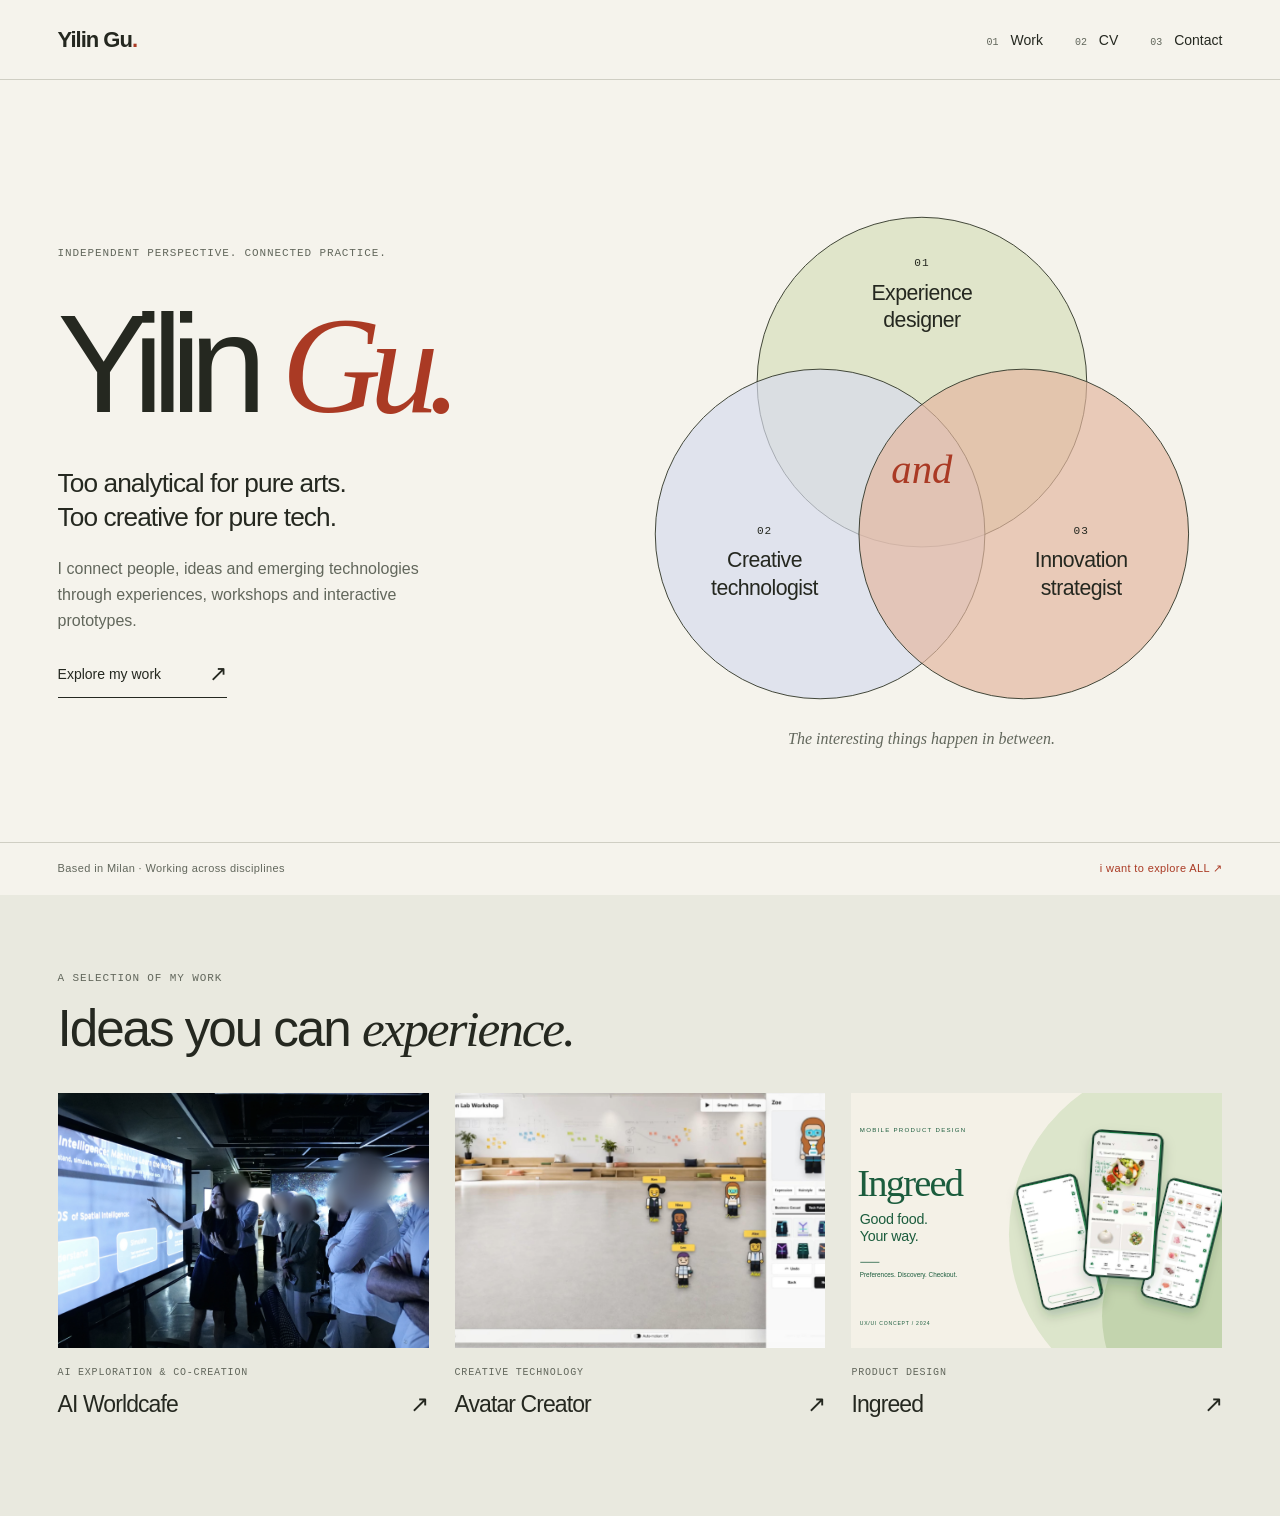
==== commit dfc19290: "Publish portfolio v0.16 and synchronized CV Publish the approved visual refresh, Ingreed case study," ====
--- a/index.html
+++ b/index.html
@@ -1,8 +1,9 @@
 <!DOCTYPE html>
-<html lang="zh-CN">
+<html lang="en">
 <head>
   <meta charset="UTF-8">
   <meta name="viewport" content="width=device-width, initial-scale=1.0">
+  <meta name="referrer" content="strict-origin-when-cross-origin">
   <title>Yilin Gu — Portfolio</title>
   <style>
     * {
@@ -418,6 +419,67 @@
     }
     .photo-feature-main:hover img, .photo-feature-item:hover img {
       transform: scale(1.03);
+    }
+
+    /* Window of the Mind: source imagery within the existing case-study layout. */
+    .mind-cover { object-position: center 24%; }
+    #project-detail[data-project="window-of-the-mind"] .detail-hero-media img {
+      object-position: center 24%;
+    }
+    .mind-video {
+      aspect-ratio: 16 / 9;
+      min-height: 202px;
+    }
+    .mind-video iframe {
+      display: block;
+      width: 100%;
+      height: 100%;
+      border: 0;
+    }
+    .mind-project-links {
+      display: flex;
+      flex-wrap: wrap;
+      gap: 12px 24px;
+      margin: 18px 0 24px;
+      font-size: 0.9rem;
+    }
+    .mind-project-links a {
+      border-bottom: 1px solid #bbbbbb;
+      padding-bottom: 3px;
+    }
+    .mind-project-links a:hover { border-color: #111111; }
+    .mind-output-comparison {
+      display: grid;
+      grid-template-columns: repeat(2, minmax(0, 1fr));
+      gap: 12px;
+      width: 100%;
+      max-width: 500px;
+      margin: 20px auto 8px;
+    }
+    .mind-output-label {
+      font-size: 0.8rem;
+      color: #777777;
+      text-align: center;
+    }
+    .mind-output-comparison img {
+      display: block;
+      width: 100%;
+      aspect-ratio: 1;
+      object-fit: cover;
+      border: 1px solid #e2e2e2;
+    }
+    .mind-exhibition-gallery {
+      display: grid;
+      grid-template-columns: repeat(3, minmax(0, 1fr));
+      gap: 12px;
+      margin: 20px 0 8px;
+    }
+    .mind-exhibition-gallery img {
+      display: block;
+      width: 100%;
+      aspect-ratio: 3 / 4;
+      object-fit: cover;
+      border: 1px solid #e2e2e2;
     }
 
     /* -------------------------------------------------------------
@@ -490,7 +552,41 @@
     .contact-label { font-size: 0.78rem; text-transform: uppercase; letter-spacing: 0.08em; color: #888888; margin-bottom: 6px; }
     .contact-value { font-size: 0.95rem; color: #111111; font-weight: 500; }
 
+    @media (max-width: 760px) {
+      header { height: 72px; padding: 0 24px; }
+      nav ul { gap: 20px; }
+      nav a { font-size: 0.85rem; }
+      main { padding-top: 72px; }
+      #projects, #project-detail { padding: 36px 24px 72px; }
+      #projects .grid { grid-template-columns: minmax(0, 1fr); gap: 32px; }
+      #projects .card-header-line { gap: 16px; }
+      #projects .card-year { flex-shrink: 0; }
+      #project-detail .detail-title { font-size: 2rem; }
+      #project-detail .detail-hero-media { margin-bottom: 32px; }
+      #project-detail .detail-grid { grid-template-columns: minmax(0, 1fr); gap: 12px; }
+      #project-detail .detail-sidebar {
+        display: grid;
+        grid-template-columns: repeat(2, minmax(0, 1fr));
+        gap: 0 20px;
+      }
+      #project-detail #d-extra-meta { grid-column: 1 / -1; }
+      .mind-exhibition-gallery { gap: 8px; }
+    }
+
+  
+    /* Ingreed is a supporting product-design concept, using original interface artefacts. */
+    #project-detail[data-project="ingreed"] .detail-hero-media { aspect-ratio: 16 / 10; border: 0; }
+    #project-detail[data-project="ingreed"] .detail-hero-media img { object-fit: contain; }
+    .ingreed-figure { margin: 26px 0; }
+    .ingreed-figure img { width: 100%; height: auto; display: block; border: 1px solid #e8e8e8; }
+    .ingreed-figure figcaption { color: #666; font-size: .82rem; line-height: 1.5; margin-top: 9px; }
+    .ingreed-decisions { display: grid; gap: 18px; margin: 20px 0; }
+    .ingreed-decision { border-left: 3px solid #278457; padding: 2px 0 2px 18px; }
+    .ingreed-decision h3 { font-size: 1rem; font-weight: 500; margin-bottom: 7px; }
+    .ingreed-decision p { margin: 0; line-height: 1.55; }
+    .ingreed-stage { display: inline-block; font-size: .78rem; color: #28764d; letter-spacing: .04em; margin-bottom: 8px; }
   </style>
+  <link rel="stylesheet" href="visual.css">
 </head>
 <body>
 
@@ -499,63 +595,63 @@
     <div class="logo"><a href="#" onclick="showSection('home')">Yilin Gu</a></div>
     <nav>
       <ul>
-        <li><a href="#" id="nav-projects" onclick="showSection('projects')">Projects</a></li>
-        <li><a href="#" id="nav-cv" onclick="showSection('cv')">CV</a></li>
-        <li><a href="#" id="nav-contact" onclick="showSection('contact')">Contact</a></li>
+        <li><a href="#projects" id="nav-projects" onclick="showSection('projects'); return false;"><span class="nav-num">01</span> Work</a></li>
+        <li><a href="#" id="nav-cv" onclick="showSection('cv'); return false;"><span class="nav-num">02</span> CV</a></li>
+        <li><a href="#" id="nav-contact" onclick="showSection('contact'); return false;"><span class="nav-num">03</span> Contact</a></li>
       </ul>
     </nav>
   </header>
 
   <main>
-    <!-- 1. 首页 (Home) - Venn 状态切换 -->
+    <!-- Personal identity: the intersection of three practices -->
     <section id="home" class="page-section active" style="padding:0; max-width:100%;">
-      <div class="home-scroll-container">
-        <div class="sticky-hero" id="hero-sticky">
-          <div class="venn-wrapper">
-            <svg class="venn-svg" viewBox="0 0 900 650">
-              <g class="venn-group" onclick="handleGroupClick('professional-cases')">
-                <circle class="venn-circle" cx="450" cy="225" r="200" />
-                <text class="venn-text state-b" x="450" y="105" style="font-size: 24px; font-weight: 500;">Experience</text>
-                <text class="venn-text state-b" x="450" y="138" style="font-size: 24px; font-weight: 500;">Designer</text>
-              </g>
-              <g class="venn-group" onclick="handleGroupClick('creative-projects')">
-                <circle class="venn-circle" cx="320" cy="415" r="200" />
-                <text class="venn-text state-b" x="210" y="465" style="font-size: 24px; font-weight: 500;">Creative</text>
-                <text class="venn-text state-b" x="210" y="498" style="font-size: 24px; font-weight: 500;">Technologist</text>
-              </g>
-              <g class="venn-group" onclick="handleGroupClick('presentation-insights')">
-                <circle class="venn-circle" cx="580" cy="415" r="200" />
-                <text class="venn-text state-b" x="690" y="465" style="font-size: 22px; font-weight: 500;">Innovation Strategist &amp;</text>
-                <text class="venn-text state-b" x="690" y="498" style="font-size: 22px; font-weight: 500;">Researcher</text>
-              </g>
-
-              <g class="state1-layer">
-                <text class="venn-text title-hello state-a" x="100" y="350" text-anchor="end">Hello! I am</text>
-                <text class="venn-text title-name state-a" x="450" y="350" text-anchor="middle">Yilin Gu</text>
-                <text class="venn-text title-intro-multiline state-a" x="800" y="310" text-anchor="start">
-                  <tspan x="800" dy="0">too analytical for pure arts,</tspan>
-                  <tspan x="800" dy="1.35em">too creative for pure tech.</tspan>
-                  <tspan x="800" dy="1.45em" class="hook-line">scroll to see me as...</tspan>
-                </text>
-              </g>
-            </svg>
-          </div>
-          <p class="tagline" id="tagline" onclick="showSection('projects')">i want to explore ALL</p>
+      <div class="identity-hero">
+        <div class="identity-copy">
+          <p class="eyebrow">Independent perspective. Connected practice.</p>
+          <h1 class="identity-name">Yilin <em>Gu.</em></h1>
+          <p class="identity-statement">Too analytical for pure arts.<br>Too creative for pure tech.</p>
+          <p class="identity-intro">I connect people, ideas and emerging technologies through experiences, workshops and interactive prototypes.</p>
+          <a class="text-action" href="#projects" onclick="showSection('projects'); return false;">Explore my work <span aria-hidden="true">↗</span></a>
+        </div>
+        <div class="identity-map">
+          <svg viewBox="0 0 650 580" class="practice-map" aria-labelledby="map-title map-desc">
+            <title id="map-title">Three practices, one perspective</title><desc id="map-desc">Explore experience design, creative technology, and innovation strategy through the overlapping circles.</desc>
+            <g class="practice experience" role="link" tabindex="0" aria-label="Explore experience design projects" onclick="navigateToCategory('professional-cases')" onkeydown="if(event.key==='Enter'||event.key===' '){event.preventDefault();navigateToCategory('professional-cases');}">
+              <circle cx="325" cy="201" r="178"/><text x="325" y="112">Experience</text><text x="325" y="142">designer</text><text class="practice-number" x="325" y="76">01</text>
+            </g>
+            <g class="practice technology" role="link" tabindex="0" aria-label="Explore creative technology projects" onclick="navigateToCategory('creative-projects')" onkeydown="if(event.key==='Enter'||event.key===' '){event.preventDefault();navigateToCategory('creative-projects');}">
+              <circle cx="215" cy="365" r="178"/><text x="155" y="401">Creative</text><text x="155" y="431">technologist</text><text class="practice-number" x="155" y="365">02</text>
+            </g>
+            <g class="practice strategy" role="link" tabindex="0" aria-label="Explore innovation strategy projects" onclick="navigateToCategory('presentation-insights')" onkeydown="if(event.key==='Enter'||event.key===' '){event.preventDefault();navigateToCategory('presentation-insights');}">
+              <circle cx="435" cy="365" r="178"/><text x="497" y="401">Innovation</text><text x="497" y="431">strategist</text><text class="practice-number" x="497" y="365">03</text>
+            </g>
+            <text class="intersection-word" x="325" y="310">and</text>
+          </svg>
+          <p class="map-caption">The interesting things happen in between.</p>
         </div>
       </div>
+      <div class="identity-footer"><span>Based in Milan · Working across disciplines</span><a href="#projects" onclick="showSection('projects'); return false;">i want to explore ALL ↗</a></div>
+      <section class="home-selection" aria-labelledby="selection-title">
+        <div class="selection-heading"><p class="eyebrow">A selection of my work</p><h2 id="selection-title">Ideas you can <em>experience.</em></h2></div>
+        <div class="selection-grid">
+          <a class="selection-card" href="?project=ai-worldcafe" onclick="openProjectDetail('ai-worldcafe'); return false;"><div class="selection-image"><img src="image&video/4d/photo1.jpg?privacy=016" alt="Facilitating the AI Worldcafe experience" loading="lazy"/></div><p class="eyebrow">AI exploration &amp; co-creation</p><h3>AI Worldcafe <span>↗</span></h3></a>
+          <a class="selection-card" href="?project=avatar-creator" onclick="openProjectDetail('avatar-creator'); return false;"><div class="selection-image"><img src="image&video/avatar creator/Avatar Creator Demo Video/Avatar Creator Demo Video-封面.jpg" alt="Avatar Creator interactive interface" loading="lazy"/></div><p class="eyebrow">Creative technology</p><h3>Avatar Creator <span>↗</span></h3></a>
+          <a class="selection-card" href="?project=ingreed" onclick="openProjectDetail('ingreed'); return false;"><div class="selection-image"><img src="image&video/ingreed/cover.svg" alt="Ingreed mobile product design" loading="lazy"/></div><p class="eyebrow">Product design</p><h3>Ingreed <span>↗</span></h3></a>
+        </div>
+      </section>
     </section>
 
     <!-- 2. Projects Page -->
     <section id="projects" class="page-section">
       <div class="page-header">
-        <h1 class="page-title">Selected Works</h1>
+        <p class="eyebrow">Portfolio / Selected work</p><h1 class="page-title">Different disciplines.<br><em>Shared curiosity.</em></h1>
         <p class="page-subtitle">Exploration across experience design, creative technology, and innovation strategy.</p>
       </div>
 
       <!-- Category 1: Professional Cases -->
       <h2 id="professional-cases" class="category-title">Professional Cases</h2>
       <div class="grid">
-        <div class="card" onclick="openProjectDetail('workshop-design')">
+        <div class="card" role="link" tabindex="0" onkeydown="if(event.key==='Enter'||event.key===' '){event.preventDefault();this.click();}" onclick="openProjectDetail('workshop-design')">
           <div class="card-image-wrapper">
             <img src="image&video/workshop design/cover img.png" alt="Workshop Design Cover" class="card-image">
           </div>
@@ -566,7 +662,7 @@
           <p class="card-hook">Designing high-stakes strategic alignment experiences for global leaders.</p>
         </div>
 
-        <div class="card" onclick="openProjectDetail('visual-odyssey')">
+        <div class="card" role="link" tabindex="0" onkeydown="if(event.key==='Enter'||event.key===' '){event.preventDefault();this.click();}" onclick="openProjectDetail('visual-odyssey')">
           <div class="card-image-wrapper">
             <img src="image&video/visual odyssey/visual odyssey.jpg" alt="Visual Odyssey Cover" class="card-image">
           </div>
@@ -577,9 +673,9 @@
           <p class="card-hook">Transforming strategic workshop closings into dynamic visual hero journeys.</p>
         </div>
 
-        <div class="card" onclick="openProjectDetail('executive-facilitation')">
+        <div class="card" role="link" tabindex="0" onkeydown="if(event.key==='Enter'||event.key===' '){event.preventDefault();this.click();}" onclick="openProjectDetail('executive-facilitation')">
           <div class="card-image-wrapper">
-            <img src="image&video/facilitation/photo3.jpg" alt="Executive Facilitation Cover" class="card-image">
+            <img src="image&video/facilitation/photo3.jpg?privacy=016" alt="Executive Facilitation Cover" class="card-image">
           </div>
           <div class="card-header-line">
             <h3 class="card-title">Cross-Cultural Executive Facilitation</h3>
@@ -592,7 +688,7 @@
       <!-- Category 2: Creative Technologist -->
       <h2 id="creative-projects" class="category-title">Creative Technologist</h2>
       <div class="grid">
-        <div class="card" onclick="openProjectDetail('avatar-creator')">
+        <div class="card" role="link" tabindex="0" onkeydown="if(event.key==='Enter'||event.key===' '){event.preventDefault();this.click();}" onclick="openProjectDetail('avatar-creator')">
           <div class="card-image-wrapper">
             <img src="image&video/avatar creator/Avatar Creator Demo Video/Avatar Creator Demo Video-封面.jpg" alt="Avatar Creator Cover" class="card-image">
           </div>
@@ -603,7 +699,18 @@
           <p class="card-hook">Transforming event onboarding into an engaging, collective digital twin experience.</p>
         </div>
 
-        <div class="card" onclick="openProjectDetail('warroom-vr')">
+        <div class="card" role="button" tabindex="0" onclick="openProjectDetail('window-of-the-mind')" onkeydown="if (event.key === 'Enter' || event.key === ' ') { event.preventDefault(); openProjectDetail('window-of-the-mind'); }">
+          <div class="card-image-wrapper">
+            <img src="image&video/window-of-the-mind/cover.jpg" alt="A generated garden projected through the curtained Window of the Mind installation" class="card-image mind-cover" loading="lazy">
+          </div>
+          <div class="card-header-line">
+            <h3 class="card-title">Window of the Mind</h3>
+            <span class="card-year">2023</span>
+          </div>
+          <p class="card-hook">Translating physiological signals into your inner-garden landscape through Physical Computing and Generative Art.</p>
+        </div>
+
+        <div class="card" role="link" tabindex="0" onkeydown="if(event.key==='Enter'||event.key===' '){event.preventDefault();this.click();}" onclick="openProjectDetail('warroom-vr')">
           <div class="card-image-wrapper">
             <img src="image&video/vr warrom/war room env -no logo.png" alt="Warroom VR Experience Cover" class="card-image">
           </div>
@@ -615,27 +722,38 @@
         </div>
       </div>
 
+      <!-- Product Design: supporting concept work -->
+      <h2 id="product-design" class="category-title">Product Design</h2>
+      <div class="grid">
+        <div class="card" role="button" tabindex="0" onclick="openProjectDetail('ingreed')" onkeydown="if (event.key === 'Enter' || event.key === ' ') { event.preventDefault(); openProjectDetail('ingreed'); }">
+          <div class="card-image-wrapper">
+            <img src="image&video/ingreed/cover.svg" alt="Ingreed mobile shopping concept with three original interface screens on a cream and green cover" class="card-image" loading="lazy">
+          </div>
+          <div class="card-header-line"><h3 class="card-title">Ingreed</h3><span class="card-year">2024</span></div>
+          <span class="ingreed-stage">UX/UI DESIGN CONCEPT</span>
+          <p class="card-hook">A grocery shopping journey shaped around reusable dietary preferences.</p>
+        </div>
+      </div>
+
       <!-- Category 3: Innovation Strategist & Researcher -->
       <h2 id="presentation-insights" class="category-title">Innovation Strategist & Researcher</h2>
       <div class="grid">
-        <div class="card" onclick="openProjectDetail('ai-worldcafe')">
+        <div class="card" role="link" tabindex="0" onkeydown="if(event.key==='Enter'||event.key===' '){event.preventDefault();this.click();}" onclick="openProjectDetail('ai-worldcafe')">
           <div class="card-image-wrapper">
             <img src="image&video/4d/photo2.jpg" alt="4D AI Worldcafe Cover" class="card-image">
           </div>
           <div class="card-header-line">
-            <h3 class="card-title">4D AI Worldcafe: Spatial Intelligence</h3>
+            <h3 class="card-title">AI Worldcafe</h3>
             <span class="card-year">2024–2026</span>
           </div>
-          <p class="card-hook">Unlocking Human-AI co-creation from text to 4D spatial intelligence.</p>
+          <p class="card-hook">Exploring AI applications through hands-on tools, business scenarios and cross-functional co-creation.</p>
         </div>
       </div>
     </section>
 
     <!-- 3. Dynamic Case Study Detail Section -->
     <section id="project-detail" class="page-section">
-      <div class="back-btn" onclick="showSection('projects')">
-        ← Back to Projects
-      </div>
+      <div class="project-return"><a href="#projects" onclick="showSection('projects'); return false;">← Back to Projects</a></div>
 
       <div class="detail-tag" id="d-tag">Category / Year</div>
       <h1 class="detail-title" id="d-title">Project Title</h1>
@@ -669,104 +787,20 @@
     <!-- 4. CV Page -->
     <section id="cv" class="page-section">
       <div class="page-header">
-        <h1 class="page-title">Curriculum Vitae</h1>
+        <p class="eyebrow">Background / Experience</p><h1 class="page-title">A connected <em>practice.</em></h1>
         <p class="page-subtitle">Designing human-centred experiences where AI, emerging technologies, and strategic innovation meet.</p>
       </div>
 
       <div class="cv-layout">
         <!-- 左侧栏：Skills 列表 -->
-        <div class="cv-sidebar">
-          <div class="cv-sidebar-block">
-            <h3 class="cv-sidebar-title">Strategic &amp; Experience Design</h3>
-            <ul class="cv-sidebar-list">
-              <li>Experience Design</li>
-              <li>Interaction Design</li>
-              <li>User Experience Design</li>
-              <li>Design Thinking</li>
-              <li>Co-creation Methods</li>
-              <li>Strategic Storytelling</li>
-              <li>Systems Thinking</li>
-            </ul>
-          </div>
-
-          <div class="cv-sidebar-block">
-            <h3 class="cv-sidebar-title">AI &amp; Emerging Tech</h3>
-            <ul class="cv-sidebar-list">
-              <li>Generative AI</li>
-              <li>AI Experience Design</li>
-              <li>Creative Coding</li>
-              <li>Interactive Prototyping</li>
-              <li>Human-Computer Interaction</li>
-              <li>Physical Computing</li>
-            </ul>
-          </div>
-
-          <div class="cv-sidebar-block">
-            <h3 class="cv-sidebar-title">Tools &amp; Development</h3>
-            <ul class="cv-sidebar-list">
-              <li><strong>Design &amp; UI</strong><span>Figma, Adobe Creative Suite</span></li>
-              <li><strong>Creative Code</strong><span>Python, JavaScript, C++, Arduino</span></li>
-              <li><strong>3D &amp; Spatial</strong><span>TouchDesigner, Blender, Cinema 4D, 3ds Max, Unity, Unreal Engine</span></li>
-            </ul>
-          </div>
-
-          <div class="cv-sidebar-block">
-            <h3 class="cv-sidebar-title">Languages</h3>
-            <ul class="cv-sidebar-list">
-              <li>Chinese (Native)</li>
-              <li>English (Professional Working)</li>
-              <li>Italian (B1)</li>
-            </ul>
-          </div>
-        </div>
-
+<div class="cv-sidebar"><div class="cv-downloads"><a href="cv/YilinGu-CV.pdf" target="_blank" rel="noopener">Download CV · PDF ↗</a></div><div class="cv-sidebar-block"><h3 class="cv-sidebar-title">Design</h3><ul class="cv-sidebar-list"><li>Design thinking</li><li>Workshop design and facilitation</li><li>User research</li><li>Interaction design</li><li>User flows</li><li>Prototyping</li><li>Strategic storytelling</li><li>Stakeholder collaboration</li></ul></div><div class="cv-sidebar-block"><h3 class="cv-sidebar-title">Tools</h3><ul class="cv-sidebar-list"><li>Figma</li><li>Adobe Creative Suite</li><li>Python</li><li>JavaScript</li><li>Arduino</li></ul></div><div class="cv-sidebar-block"><h3 class="cv-sidebar-title">Languages</h3><ul class="cv-sidebar-list"><li>Chinese (native)</li><li>English (professional working proficiency)</li><li>Italian (B1)</li></ul></div></div>
         <!-- 右侧栏：Profile, Experience, Education & Projects -->
         <div class="cv-main">
-          <div class="cv-profile">
-            <p>
-              Strategic Experience Designer with an interdisciplinary background in architecture, computing, and innovation consulting. Experienced in designing AI-powered experiences, strategic workshops, and interactive solutions that connect emerging technologies with human needs and business transformation.
-            </p>
-            <p>
-              Combining design thinking, spatial intelligence, generative AI, and storytelling, I translate complex challenges into immersive experiences, digital prototypes, and future-oriented strategies. With experience at EY wavespace and an MSc background in digital experience design, I specialise in exploring how AI and emerging technologies can reshape the way people interact, collaborate, and experience digital environments.
-            </p>
-          </div>
-
-          <!-- 工作经历 (Professional Experience) -->
-          <div class="cv-divider">Professional Experience</div>
-
-          <div class="cv-timeline-item">
-            <div class="cv-timeline-header">
-              <span class="cv-role">Strategic Experience Designer | AI Innovation Consultant</span>
-              <span class="cv-period">Dec 2024 – Aug 2026</span>
-            </div>
-            <div class="cv-company">EY wavespace · Shanghai, China</div>
-            <div class="cv-desc">
-              <ul>
-                <li>Designed and facilitated <strong>50+ innovation workshops</strong> for enterprise clients, applying design thinking, co-creation methods, and strategic design approaches to explore digital transformation and AI opportunities.</li>
-                <li>Developed AI-powered experiences and interactive prototypes by integrating generative AI, spatial computing, and emerging technologies into client-facing innovation scenarios.</li>
-                <li>Translated complex business challenges into human-centred experiences through UX design, interaction design, prototyping, and strategic storytelling.</li>
-                <li>Designed immersive storytelling frameworks and visual communication systems to transform strategic insights into engaging experiences for executive audiences.</li>
-                <li>Researched and experimented with emerging AI technologies, including generative models and open-source creative workflows, exploring their potential applications in business and experience design.</li>
-                <li>Collaborated with multidisciplinary teams and clients across real estate, F&amp;B, biotechnology, technology, and fashion industries to deliver innovation strategies and proof-of-concept solutions.</li>
-              </ul>
-            </div>
-          </div>
-
-          <div class="cv-timeline-item">
-            <div class="cv-timeline-header">
-              <span class="cv-role">UX Designer</span>
-              <span class="cv-period">Mar 2024 – Sep 2024</span>
-            </div>
-            <div class="cv-company">Nanjing LES Cybersecurity and IT Research Institute · Nanjing, China</div>
-            <div class="cv-desc">
-              <ul>
-                <li>Conducted user research, requirement analysis, and competitive research to identify user needs and improve digital product experiences.</li>
-                <li>Designed user flows, interaction prototypes, and functional specifications through collaboration with product managers, developers, and testing teams.</li>
-                <li>Supported product iteration through usability analysis, design refinement, and cross-functional communication.</li>
-              </ul>
-            </div>
-          </div>
-
+          <div class="cv-profile"><p>Experience designer and creative technologist with experience at EY wavespace and in product management. Connects AI insights and business challenges with workshop experiences, user flows and interactive prototypes. Currently pursuing an MSc in Digital and Interaction Design at Politecnico di Milano, building on architecture and creative computing.</p></div>
+
+<div class="cv-divider">Professional Experience</div>
+<div class="cv-timeline-item"><div class="cv-timeline-header"><span class="cv-role">Strategic Experience Designer / AI Innovation Consultant</span><span class="cv-period">Dec 2024 - Aug 2026</span></div><div class="cv-company">EY wavespace · Shanghai, China</div><div class="cv-desc"><ul><li>Designed 50+ themed workshop frameworks, using design thinking, co-creation and modular exercises to help enterprise teams explore strategic challenges.</li><li>Co-developed AI Worldcafe, a signature hands-on experience combining text, image, video and spatial AI exploration with business scenarios, cross-functional dialogue and participant co-creation.</li><li>Designed and developed a web-based avatar experience used in multiple live workshops, connecting participant customisation with shared venue displays.</li><li>Collaborated with cross-sector enterprise clients and multidisciplinary teams, with a strong focus on finance and functions spanning tax, IT, sales and marketing, across consumer businesses, technology, life sciences and real estate.</li></ul></div></div>
+<div class="cv-timeline-item"><div class="cv-timeline-header"><span class="cv-role">Product Manager</span><span class="cv-period">Mar 2024 - Nov 2024</span></div><div class="cv-company">Nanjing LES Cybersecurity and IT Research Institute · Nanjing, China</div><div class="cv-desc"><ul><li>Conducted user, requirements and competitive research; translated needs into user flows, interaction prototypes and functional specifications.</li><li>Worked with development and testing teams on usability analysis, design refinement and product iteration.</li></ul></div></div>
           <!-- 教育经历 (Education) -->
           <div class="cv-divider">Education</div>
 
@@ -822,52 +856,10 @@
             </div>
           </div>
 
-          <!-- 精选项目 (Selected Projects) -->
-          <div class="cv-divider">Selected Projects</div>
-
-          <div class="cv-timeline-item">
-            <div class="cv-timeline-header">
-              <span class="cv-role">Strategic Workshop Frameworks</span>
-              <span class="cv-period">2024 – 2026</span>
-            </div>
-            <div class="cv-company">Experience Design &amp; Innovation Consulting · EY wavespace</div>
-            <div class="cv-desc">
-              Designed modular workshop frameworks combining strategic design methods, storytelling, and collaborative facilitation. Created immersive environments that enabled enterprise teams to explore emerging technologies, align strategic visions, and co-create future solutions.
-            </div>
-          </div>
-
-          <div class="cv-timeline-item">
-            <div class="cv-timeline-header">
-              <span class="cv-role">4D AI Worldcafe: Spatial Intelligence</span>
-              <span class="cv-period">2024 – 2026</span>
-            </div>
-            <div class="cv-company">AI Strategy Workshop &amp; Future Experience Research</div>
-            <div class="cv-desc">
-              Explored the evolution of AI interaction from screen-based assistants toward spatial intelligence and human-AI collaboration. Designed workshop experiences allowing participants to experiment with generative AI workflows and envision future spatial computing scenarios.
-            </div>
-          </div>
-
-          <div class="cv-timeline-item">
-            <div class="cv-timeline-header">
-              <span class="cv-role">Web-based Interactive Avatar Creator</span>
-              <span class="cv-period">2026</span>
-            </div>
-            <div class="cv-company">Creative Technology Prototype</div>
-            <div class="cv-desc">
-              Developed an interactive avatar generation experience integrating web interaction, AI-generated imagery, and large-scale digital displays. Created a participatory experience where users contribute digital identities into collective visual environments.
-            </div>
-          </div>
-
-          <div class="cv-timeline-item">
-            <div class="cv-timeline-header">
-              <span class="cv-role">Window of the Mind</span>
-              <span class="cv-period">2023</span>
-            </div>
-            <div class="cv-company">Generative Visualization of Emotional States · MSc Thesis, UAL</div>
-            <div class="cv-desc">
-              Explored the relationship between physiological signals and emotional expression through AI-generated visualisation. Integrated biosignal sensing, Arduino, Python data processing, and image-to-image translation models to transform emotional states into visual narratives.
-            </div>
-          </div>
+<div class="cv-divider">Selected Projects</div><div class="cv-timeline-item"><div class="cv-timeline-header"><span class="cv-role">AI Worldcafe</span><div class="cv-project-meta"><span class="cv-period">2024–2026</span><a class="cv-project-link" href="?project=ai-worldcafe" onclick="openProjectDetail('ai-worldcafe'); return false;" aria-label="View AI Worldcafe project">View project ↗</a></div></div><div class="cv-desc">Co-developed a signature EY wavespace experience combining text, image, video and spatial AI with hands-on exploration, business scenarios and cross-functional co-creation.</div></div>
+<div class="cv-timeline-item"><div class="cv-timeline-header"><span class="cv-role">Avatar Creator</span><div class="cv-project-meta"><span class="cv-period">2026</span><a class="cv-project-link" href="?project=avatar-creator" onclick="openProjectDetail('avatar-creator'); return false;" aria-label="View Avatar Creator project">View project ↗</a></div></div><div class="cv-desc">Solo developer and experience designer. Built touchscreen customisation, signatures, live display updates and group-photo export for workshop arrivals.</div></div>
+<div class="cv-timeline-item"><div class="cv-timeline-header"><span class="cv-role">Ingreed</span><div class="cv-project-meta"><span class="cv-period">2024</span><a class="cv-project-link" href="?project=ingreed" onclick="openProjectDetail('ingreed'); return false;" aria-label="View Ingreed project">View project ↗</a></div></div><div class="cv-desc">Designed a mobile shopping concept with reusable dietary filters, product discovery, checkout and order tracking.</div></div>
+<div class="cv-timeline-item"><div class="cv-timeline-header"><span class="cv-role">Window of the Mind</span><div class="cv-project-meta"><span class="cv-period">2023</span><a class="cv-project-link" href="?project=window-of-the-mind" onclick="openProjectDetail('window-of-the-mind'); return false;" aria-label="View Window of the Mind project">View project ↗</a></div></div><div class="cv-desc">Developed a pulse-sensor and Python installation using pix2pix to generate garden imagery; exhibited at UAL Creative Computing Institute.</div></div>
         </div>
       </div>
     </section>
@@ -875,7 +867,7 @@
     <!-- 5. Contact Page -->
     <section id="contact" class="page-section">
       <div class="page-header">
-        <h1 class="page-title">Get in Touch</h1>
+        <p class="eyebrow">Contact</p><h1 class="page-title">Let’s make<br><em>something happen.</em></h1>
         <p class="page-subtitle">Open for jobs, innovative projects, and any collaboration opportunities.</p>
       </div>
 
@@ -904,6 +896,35 @@
 
   <script>
     const projectData = {
+      'ingreed': {
+        tag: 'Product Design — UX/UI Concept',
+        title: 'Ingreed',
+        hook: 'Personal preferences. A connected shopping journey.',
+        role: 'UX/UI Designer',
+        year: '2024',
+        heroImage: 'image&video/ingreed/cover.svg',
+        extraMeta: `<div class="detail-sidebar-label">Project stage</div><div class="detail-sidebar-val">Design concept</div><div class="detail-sidebar-label" style="margin-top:20px">Design scope</div><div class="detail-sidebar-val">User flow<br>Mobile interface design<br>Preference-based discovery</div>`,
+        htmlContent: `
+          <div class="cs-section">
+            <h2 class="cs-heading">01. Designed around personal preferences</h2>
+            <p class="cs-paragraph">Ingreed explores a grocery-shopping experience shaped by dietary preferences, nutritional goals and budget. I designed the mobile interfaces and connected journey, bringing preference setup, product discovery and checkout into one coherent flow.</p>
+          </div>
+          <div class="cs-section">
+            <h2 class="cs-heading">02. Personalisation with a clear path to purchase</h2>
+            <div class="ingreed-decisions">
+              <div class="ingreed-decision"><h3>Set once, reuse</h3><p>A dedicated filter brings dietary choices, ingredient exclusions and budget together. Saved preferences keep personal priorities at the centre of future shopping journeys.</p></div>
+              <div class="ingreed-decision"><h3>Find it your way</h3><p>Search, clear categories and personalised discovery offer different routes to products. Repeat-order prompts bring familiar choices back within reach.</p></div>
+              <div class="ingreed-decision"><h3>Follow through</h3><p>Cart, confirmation and tracking extend the experience from finding an ingredient to following an order, with clear next steps throughout.</p></div>
+            </div>
+            <figure class="ingreed-figure"><a href="image&video/ingreed/functions.jpg" target="_blank" rel="noopener noreferrer"><img src="image&video/ingreed/functions.jpg" alt="Ingreed filter, home and category interface designs" loading="lazy"></a><figcaption>Three core interfaces: preferences, discovery and product categories. Open to explore.</figcaption></figure>
+          </div>
+          <div class="cs-section">
+            <h2 class="cs-heading">03. One connected journey</h2>
+            <p class="cs-paragraph">The user flow links preference setup with browsing, search, purchase and order tracking. Consistent navigation and reusable choices give the concept a clear structure from entry to completion.</p>
+            <figure class="ingreed-figure"><a href="image&video/ingreed/flow.jpg" target="_blank" rel="noopener noreferrer"><img src="image&video/ingreed/flow.jpg" alt="Ingreed user flow from preference setup through checkout and tracking" loading="lazy"></a><figcaption>End-to-end flow and original interface designs, 2024.</figcaption></figure>
+          </div>
+        `
+      },
       'visual-odyssey': {
         tag: 'Professional Cases — Visual Storytelling & Experience Architecture',
         title: 'Visual Odyssey System',
@@ -964,7 +985,7 @@
             </p>
             
             <div class="single-photo-feature">
-              <img src="image&video/visual odyssey//photo1.jpg" alt="Visual Odyssey Live Venue Showcase">
+              <img src="image&video/visual odyssey//photo1.jpg?privacy=016" alt="Visual Odyssey Live Venue Showcase">
             </div>
             <div class="embedded-video-caption">Live execution: High-resolution digital interactive visual canvas presented on large venue displays during executive closing sessions.</div>
           </div>
@@ -1013,11 +1034,11 @@
 
             <div class="photo-feature-grid">
               <div class="photo-feature-main">
-                <img src="image&video/avatar creator//20260622 永发印务培训-19.JPG" alt="Live Workshop Engagement 1">
+                <img src="image&video/avatar creator//20260622 永发印务培训-19.JPG?privacy=016" alt="Live Workshop Engagement 1">
               </div>
               <div class="photo-feature-sub">
                 <div class="photo-feature-item">
-                  <img src="image&video/avatar creator//20260622 永发印务培训-20.JPG" alt="Live Avatar Customization 2">
+                  <img src="image&video/avatar creator//20260622 永发印务培训-20.JPG?privacy=016" alt="Live Avatar Customization 2">
                 </div>
                 <div class="photo-feature-item">
                   <img src="image&video/avatar creator//20260622 永发印务培训-29-1.JPG" alt="Live Display Sync 3">
@@ -1040,6 +1061,96 @@
             </p>
             <p class="cs-paragraph">
               <strong>Lasting Event Assets:</strong> At the end of the session, the system automatically arranged all created avatars into a high-resolution composite photo, providing event organizers with a clean, ready-to-share visual asset for internal wrap-up reports and communications.
+            </p>
+          </div>
+        `
+      },
+      'window-of-the-mind': {
+        tag: 'Creative Technologist — Physical Computing & Generative Art',
+        title: 'Window of the Mind',
+        hook: 'Turning physiological signals into a personal garden landscape, inviting a moment of self-reflection through human-computer interaction.',
+        role: 'Research, Interaction Design & Development',
+        year: '2023',
+        heroImage: 'image&video/window-of-the-mind/cover.jpg',
+        extraMeta: `
+          <div class="detail-sidebar-label">Interaction Tech</div>
+          <div class="detail-sidebar-val" style="font-size:0.92rem; font-weight:400; color:#555;">
+            PPG Pulse Sensor<br>Python &amp; Physiological Data Processing<br>pix2pix / Conditional GAN<br>Projection Installation
+          </div>
+          <div class="detail-sidebar-label" style="margin-top:24px;">Exhibition</div>
+          <div class="detail-sidebar-val" style="font-size:0.92rem; font-weight:400; color:#555;">
+            2023 Winter Graduation Show<br>Creative Computing Institute<br>University of the Arts London
+          </div>
+        `,
+        htmlContent: `
+          <div class="cs-section">
+            <h2 class="cs-heading">01. A Garden as a Mirror of the Self</h2>
+            <p class="cs-paragraph">
+              What if a computer could offer a space to pause and look inward? <strong>Window of the Mind</strong> is an interactive installation that combines a pulse sensor, Python programming, and generative image translation to create a landscape shaped by the participant's heartbeat.
+            </p>
+            <p class="cs-paragraph">
+              I chose the garden as a metaphor for the inner world: personal, continually changing, and responsive to care. The experience turns physiological signals into a visual starting point for self-expression and a more personal connection with nature.
+            </p>
+            <div class="embedded-video-container mind-video">
+              <iframe data-video-src="https://www.youtube-nocookie.com/embed/sFqROWNBiCw?playsinline=1&amp;rel=0" data-hosted-player="https://gu-yilin.github.io/window-of-the-mind-player.html" title="Window of the Mind — Project Video" loading="eager" allow="accelerometer; autoplay; clipboard-write; encrypted-media; gyroscope; picture-in-picture; web-share" referrerpolicy="strict-origin-when-cross-origin" allowfullscreen></iframe>
+            </div>
+            <div class="mind-project-links">
+              <a href="https://www.youtube.com/watch?v=sFqROWNBiCw" target="_blank" rel="noopener noreferrer">Watch video presentation ↗</a>
+              <a href="https://doi.org/10.13140/RG.2.2.21113.24165" target="_blank" rel="noopener noreferrer">Read thesis ↗</a>
+            </div>
+          </div>
+
+          <div class="cs-section">
+            <h2 class="cs-heading">02. From Heartbeat to Visual Language</h2>
+            <p class="cs-paragraph">
+              <strong>Sense &amp; reflect:</strong> A PPG pulse sensor collects heart rate data, which a Python program plots as a BPM graph. Two readings, separated by a brief period of quiet reflection, form the input to the experience.
+            </p>
+            <p class="cs-paragraph">
+              <strong>Map &amp; compose:</strong> The prototype compares SDNN values derived from the readings and maps the difference to three expressive states: positive, neutral, or stressed. These are design mappings that guide the garden's visual conditions. The heart rate graph is then combined with a semantic garden image to create a personalized input for image translation.
+            </p>
+            <p class="cs-paragraph">
+              <strong>Generate &amp; reveal:</strong> A trained pix2pix model translates this composition into a garden scene. The Python application connects the steps, automatically saving and displaying the resulting image as the participant's own window onto a digital landscape.
+            </p>
+          </div>
+
+          <div class="cs-section">
+            <h2 class="cs-heading">03. Training a Generative Garden</h2>
+            <p class="cs-paragraph">
+              I prepared paired semantic and RGB images from the EDEN garden dataset, with 500 pairs each for training, testing, and validation. Building on the existing pix2pix model, I trained <strong>nature_pix2pix</strong> for 150 epochs and reviewed the generated images throughout the process.
+            </p>
+            <p class="cs-paragraph">
+              The resulting model translates the abstract input into recognizable vegetation, sky, water, and garden structures. The examples below show how the heartbeat-derived lines become part of the generated scene.
+            </p>
+            <figure>
+              <div class="mind-output-comparison">
+                <div class="mind-output-label">Semantic input</div>
+                <div class="mind-output-label">Generated garden</div>
+                <img src="image&video/window-of-the-mind/semantic-input-1.jpg" alt="First semantic garden input with white heartbeat-derived lines" loading="lazy">
+                <img src="image&video/window-of-the-mind/generated-garden-1.jpg" alt="First generated garden with bright sky, trees, and fence-like forms" loading="lazy">
+                <img src="image&video/window-of-the-mind/semantic-input-2.jpg" alt="Second semantic input combining garden regions and a heartbeat graph" loading="lazy">
+                <img src="image&video/window-of-the-mind/generated-garden-2.jpg" alt="Second generated garden with foliage, a path, and vertical structures" loading="lazy">
+                <img src="image&video/window-of-the-mind/semantic-input-3.jpg" alt="Third semantic garden input with a different arrangement of image regions" loading="lazy">
+                <img src="image&video/window-of-the-mind/generated-garden-3.jpg" alt="Third generated garden with trees and a soft, painterly landscape" loading="lazy">
+              </div>
+              <figcaption class="embedded-video-caption">Prototype results: paired semantic inputs and generated garden scenes.</figcaption>
+            </figure>
+          </div>
+
+          <div class="cs-section">
+            <h2 class="cs-heading">04. Bringing the Window into Physical Space</h2>
+            <p class="cs-paragraph">
+              The installation was exhibited at the <strong>2023 Winter Graduation Show</strong> at the Creative Computing Institute, University of the Arts London. A small round table held the laptop and pulse sensor, while two facing chairs created a quiet space for participation. Wooden strips and semi-transparent linen framed the projection as a window with curtains.
+            </p>
+            <figure>
+              <div class="mind-exhibition-gallery">
+                <img src="image&video/window-of-the-mind/exhibition-installation.jpg" alt="The full curtained projection installation at the graduation exhibition" loading="lazy">
+                <img src="image&video/window-of-the-mind/projected-garden.jpg" alt="A close view of the generated garden projected inside the window frame" loading="lazy">
+                <img src="image&video/window-of-the-mind/pulse-sensor-setup.jpg" alt="Laptop, illuminated pulse sensor, and project introduction on the exhibition table" loading="lazy">
+              </div>
+              <figcaption class="embedded-video-caption">Exhibition views: the window, the generated landscape, and the physical computing setup.</figcaption>
+            </figure>
+            <p class="cs-paragraph">
+              Participant feedback highlighted the novelty of the experience, its emotional resonance, and a sense of co-creating with the technology. The project brought sensing, model training, and spatial design into one encounter, with future work focused on richer physiological inputs and more detailed image generation.
             </p>
           </div>
         `
@@ -1080,14 +1191,14 @@
             
             <div class="photo-feature-grid">
               <div class="photo-feature-main">
-                <img src="image&video/vr warrom//photo1.jpg" alt="On-site Setup 1">
+                <img src="image&video/vr warrom//photo1.jpg?privacy=016" alt="On-site Setup 1">
               </div>
               <div class="photo-feature-sub">
                 <div class="photo-feature-item">
-                  <img src="image&video/vr warrom//photo2.jpg" alt="On-site Engagement 2">
+                  <img src="image&video/vr warrom//photo2.jpg?privacy=016" alt="On-site Engagement 2">
                 </div>
                 <div class="photo-feature-item">
-                  <img src="image&video/vr warrom//photo3.jpg" alt="Executive VR Demonstration 3">
+                  <img src="image&video/vr warrom//photo3.jpg?privacy=016" alt="Executive VR Demonstration 3">
                 </div>
               </div>
             </div>
@@ -1110,14 +1221,14 @@
         hook: 'Steering C-suite consensus across global cultures and complex domains.',
         role: 'Lead Workshop Facilitator',
         year: '2024 – 2026',
-        heroImage: 'image&video/facilitation//photo3.jpg',
+        heroImage: 'image&video/facilitation//photo3.jpg?privacy=016',
         htmlContent: `<p class="cs-paragraph">Facilitated 20+ live executive sessions for global leaders, driving alignment and collaborative decision-making across complex environments.</p>`
       },
       'ai-worldcafe': {
         tag: 'Innovation Strategist & Researcher — 2024–2026',
-        title: '4D AI Worldcafe: Spatial Intelligence',
-        hook: 'Unlocking Human-AI co-creation from text to 4D spatial intelligence.',
-        role: 'Lead Researcher & Experience Owner',
+        title: 'AI Worldcafe',
+        hook: 'Exploring AI applications through hands-on tools, business scenarios and cross-functional co-creation.',
+        role: 'Experience Co-developer; Spatial AI Presenter & Facilitator',
         year: '2024 – 2026',
         heroImage: 'image&video/4d//photo2.jpg',
         extraMeta: `
@@ -1137,7 +1248,7 @@
               When cross-functional leaders from global enterprises—ranging from C-Suite decision-makers to finance, IT, tax, and marketing experts—gather at the Innovation Hub, they come with a shared challenge: how to demystify emerging technologies and turn abstract concepts into practical business value.
             </p>
             <p class="cs-paragraph">
-              <strong>4D AI Worldcafe</strong> was designed to bridge this exact gap. It shifts the conversation from passive observation to an active exploration of technological paradigms, helping diverse teams understand industry trends, spark strategic foresight, and build alignment on future roadmaps.
+              <strong>AI Worldcafe</strong> was designed to bridge this exact gap. It shifts the conversation from passive observation to an active exploration of technological paradigms, helping diverse teams understand industry trends, spark strategic foresight, and build alignment on future roadmaps.
             </p>
           </div>
 
@@ -1150,14 +1261,14 @@
               <strong>1. Skill Acquisition & Applied Workflows:</strong> Guiding participants to master generative AI prompts and workflow logic, showing how AI agents can augment complex business functions.
             </p>
             <p class="cs-paragraph">
-              <strong>2. Dimensional Evolution:</strong> Demonstrating the spatial trajectory of AI capabilities—moving from 1D text agents and 2D visual outputs to 3D models and 4D spatial intelligence environments.
+              <strong>2. Dimensional Evolution:</strong> Using a four-station narrative to explore text and agents, image generation, video generation and spatial intelligence, connecting emerging capabilities with future applications across sectors.
             </p>
             <p class="cs-paragraph">
               <strong>3. Peer Knowledge Exchange:</strong> Creating a collaborative Worldcafe setting where experts from sales, finance, and tech exchange unique perspectives, discovering unexpected cross-departmental application scenarios.
             </p>
 
             <div class="single-photo-feature">
-              <img src="image&video/4d//photo1.jpg" alt="4D Spatial Intelligence Hands-on Experience Showcase">
+              <img src="image&video/4d//photo1.jpg?privacy=016" alt="4D Spatial Intelligence Hands-on Experience Showcase">
             </div>
             <div class="embedded-video-caption">Live execution: Facilitating cross-functional teams through hands-on spatial AI co-creation and interactive worldbuilding.</div>
           </div>
@@ -1165,7 +1276,7 @@
           <div class="cs-section">
             <h2 class="cs-heading">03. Impact & Future Trajectory</h2>
             <p class="cs-paragraph">
-              By blending hands-on skill building with strategic brainstorming, the workshop empowers enterprise teams to walk away with actionable insights and confidence. It transforms technology uncertainty into concrete organizational capability and long-term innovation momentum.
+              I co-developed the overall AI Worldcafe experience with the team. Within it, I also presented and facilitated the spatial-intelligence station, exploring how AI could understand, simulate and generate environments. The focus covered future applications across sectors, including design review, spatial planning, customer experiences and virtual-physical collaboration.
             </p>
           </div>
         `
@@ -1175,6 +1286,9 @@
     function openProjectDetail(id) {
       const data = projectData[id];
       if (!data) return;
+
+      showSection('project-detail');
+      document.getElementById('project-detail').dataset.project = id;
 
       document.getElementById('d-tag').innerText = data.tag;
       document.getElementById('d-title').innerText = data.title;
@@ -1186,6 +1300,7 @@
       extraMetaBox.innerHTML = data.extraMeta ? data.extraMeta : '';
 
       const mediaBox = document.getElementById('d-media');
+      mediaBox.replaceChildren();
       
       if (data.hideHero) {
         mediaBox.classList.add('hidden-hero');
@@ -1206,52 +1321,18 @@
       }
 
       document.getElementById('d-desc').innerHTML = data.htmlContent;
-      showSection('project-detail');
-    }
-
-    let isInteractive = false;
-
-    function updateHomeScroll() {
-      const homeSec = document.getElementById('home');
-      if (!homeSec.classList.contains('active')) return;
-
-      const scrollTop = window.scrollY;
-      const fadeOutDistance = 70;  
-      const fadeInDistance = 150;  
-
-      const elementsA = document.querySelectorAll('.state-a');
-      const elementsB = document.querySelectorAll('.state-b');
-      const tagline = document.getElementById('tagline');
-      const heroSticky = document.getElementById('hero-sticky');
-
-      let opacityA = Math.max(1 - (scrollTop / fadeOutDistance), 0);
-      elementsA.forEach(el => el.style.opacity = opacityA);
-
-      let opacityB = 0;
-      if (scrollTop > fadeOutDistance) {
-        opacityB = Math.min((scrollTop - fadeOutDistance) / (fadeInDistance - fadeOutDistance), 1);
+      document.querySelectorAll('#d-desc iframe[data-video-src]').forEach(player => {
+        // A hosted enclosing page supplies the HTTP Referer that file:// cannot.
+        player.src = location.protocol === 'file:'
+          ? player.dataset.hostedPlayer
+          : player.dataset.videoSrc;
+      });
+    }
+
+    function showSection(sectionId) {
+      if (sectionId !== 'project-detail') {
+        document.querySelectorAll('#project-detail iframe').forEach(player => player.remove());
       }
-      elementsB.forEach(el => el.style.opacity = opacityB);
-      tagline.style.opacity = opacityB;
-
-      if (scrollTop >= 120) {
-        heroSticky.classList.add('interactive-mode');
-        isInteractive = true;
-      } else {
-        heroSticky.classList.remove('interactive-mode');
-        isInteractive = false;
-      }
-    }
-
-    window.addEventListener('scroll', updateHomeScroll);
-
-    function handleGroupClick(categoryId) {
-      if (isInteractive) {
-        navigateToCategory(categoryId);
-      }
-    }
-
-    function showSection(sectionId) {
       document.querySelectorAll('.page-section').forEach(s => s.classList.remove('active'));
       document.querySelectorAll('nav a').forEach(l => l.classList.remove('active'));
       
@@ -1262,9 +1343,7 @@
       if(navLink) navLink.classList.add('active');
       
       window.scrollTo({ top: 0, behavior: 'auto' });
-      if (sectionId === 'home') {
-        updateHomeScroll();
-      }
+
     }
 
     function navigateToCategory(categoryId) {
@@ -1278,6 +1357,12 @@
         }
       }, 100);
     }
+
+    if (new URLSearchParams(location.search).get('section') === 'cv') showSection('cv');
+    const previewProject = new URLSearchParams(location.search).get('project');
+    if (previewProject && Object.prototype.hasOwnProperty.call(projectData, previewProject)) {
+      openProjectDetail(previewProject);
+    }
   </script>
 </body>
-</html>+</html>
--- a/visual.css
+++ b/visual.css
@@ -0,0 +1,50 @@
+/* Yilin Gu / connected practices. Personal visual system, v0.14. */
+:root { --paper:#f5f3ec; --ink:#252820; --muted:#62675c; --accent:#aa3a24; --line:#cfcec3; --serif:Georgia,"Times New Roman",serif; }
+body { background:var(--paper);color:var(--ink);font-family:"Helvetica Neue",Arial,sans-serif; }
+::selection {background:#d4dfb4;color:#23261f;}
+header {height:80px;padding:0 4.5vw;background:rgba(245,243,236,.96);border-bottom:1px solid var(--line);backdrop-filter:blur(12px);}
+.logo {font-weight:650;font-size:22px;letter-spacing:-1px;}.logo a::after{content:".";color:var(--accent);}
+nav ul {gap:32px;} nav a {color:var(--ink);font-size:14px;font-weight:500;}.nav-num{font-family:monospace;font-size:10px;color:var(--muted);margin-right:8px;}
+nav a.active,nav a:hover {color:var(--accent);font-weight:500;}
+a:focus-visible,[tabindex]:focus-visible,button:focus-visible {outline:2px solid var(--accent);outline-offset:5px;}
+main{padding-top:80px;}.page-section{max-width:1440px;padding:64px 5vw 100px;min-height:calc(100vh - 80px);}
+.eyebrow{font-family:"Courier New",monospace;font-size:11px;letter-spacing:.08em;text-transform:uppercase;color:var(--muted);font-weight:400;}
+.identity-hero{max-width:1440px;margin:auto;display:grid;grid-template-columns:1fr 1.12fr;align-items:center;gap:2vw;padding:52px 4.5vw 30px;min-height:calc(100svh - 138px);}
+.identity-name{font-size:clamp(85px,10.8vw,165px);font-weight:500;letter-spacing:-.085em;line-height:1.08;margin:28px 0 26px;white-space:nowrap;}
+.identity-name em{font-family:var(--serif);font-weight:400;color:var(--accent);letter-spacing:-.085em;}
+.identity-statement{font-size:clamp(20px,2.05vw,30px);letter-spacing:-.035em;line-height:1.3;}
+.identity-intro{color:var(--muted);font-size:16px;line-height:1.6;max-width:380px;margin:22px 0 25px;}
+.text-action {display:inline-flex;gap:48px;align-items:center;padding-bottom:7px;border-bottom:1px solid var(--ink);font-size:14px;}.text-action span{font-size:22px;transition:transform .2s}.text-action:hover span{transform:translate(3px,-3px);}
+.identity-map{min-width:0;}.practice-map{width:100%;height:auto;display:block;overflow:visible;}
+.practice{cursor:pointer;}.practice circle{stroke:#343a2c;stroke-width:1;fill-opacity:.68;transition:fill-opacity .25s,stroke-width .25s,transform .35s;transform-box:fill-box;transform-origin:center;}
+.experience circle{fill:#d8dfba;}.technology circle{fill:#d7dced;}.strategy circle{fill:#e5b7a0;}
+.practice text{text-anchor:middle;font-size:23px;font-weight:500;letter-spacing:-.6px;fill:var(--ink);pointer-events:none;}.practice text.practice-number{font:12px monospace;letter-spacing:1px;}
+.practice:hover circle,.practice:focus-visible circle{fill-opacity:.94;stroke-width:2;transform:scale(1.025);}
+.practice:focus-visible{outline:none}.intersection-word{font:italic 44px Georgia,serif;text-anchor:middle;fill:var(--accent);pointer-events:none;}
+.map-caption{text-align:center;font:italic 16px var(--serif);margin-top:-3px;color:var(--muted);}
+.identity-footer{border-top:1px solid var(--line);padding:18px 4.5vw;display:flex;justify-content:space-between;gap:16px;font-size:11px;letter-spacing:.035em;color:var(--muted);}
+.identity-footer a {color:var(--accent);}
+.home-selection{padding:76px 4.5vw 95px;background:#e9e9df;}
+.selection-heading{max-width:1320px;margin:0 auto 36px;}.selection-heading h2{font-size:clamp(30px,4vw,58px);font-weight:400;line-height:1.1;letter-spacing:-.04em;margin-top:14px;}
+em{font-family:var(--serif);font-weight:400;}
+.selection-grid{max-width:1320px;margin:auto;display:grid;grid-template-columns:repeat(3,minmax(0,1fr));gap:26px;}.selection-image{aspect-ratio:16/11;overflow:hidden;background:#dedfd4;}.selection-image img{width:100%;height:100%;object-fit:cover;transition:transform .4s;}.selection-card:hover img{transform:scale(1.04)}.selection-card .eyebrow{margin-top:18px;font-size:10px;}.selection-card h3{font-size:23px;font-weight:400;letter-spacing:-.04em;margin-top:7px;display:flex;justify-content:space-between;}.selection-card:hover h3{color:var(--accent);}
+.page-header{margin-bottom:58px;}.page-title{font-size:clamp(40px,6vw,86px);font-weight:400;letter-spacing:-.055em;line-height:1.08;color:var(--ink);margin:15px 0 20px;}.page-title em{color:var(--accent);}.page-subtitle{font-size:16px;color:var(--muted);max-width:690px;line-height:1.6;}
+.category-title{font-family:monospace;font-size:12px;text-transform:uppercase;letter-spacing:.07em;font-weight:400;padding-top:18px;border-color:var(--line);margin:64px 0 27px;color:var(--muted);scroll-margin-top:110px;}
+#projects .grid{gap:46px 32px;}.card-image-wrapper{border:0;background:#eae9e1;}.card:hover .card-image-wrapper{box-shadow:none;border:0;}.card-header-line{border-top:1px solid var(--line);padding-top:13px;margin-top:19px;}.card-title{font-size:24px;font-weight:400;letter-spacing:-.035em;line-height:1.2;}.card-year{font-family:monospace;font-size:11px;color:var(--muted);}.card-hook{color:var(--muted);line-height:1.6;font-size:14px;max-width:540px;}.card:hover .card-title{color:var(--accent);}
+.detail-tag{font-family:monospace;font-size:11px;color:var(--accent);letter-spacing:.08em;}.detail-title{font-size:clamp(35px,5.5vw,78px);font-weight:400;line-height:1.05;letter-spacing:-.05em;max-width:1100px;}.detail-hook{color:var(--muted);font-size:20px;line-height:1.5;max-width:790px;}.back-btn{font-family:monospace;font-size:12px;color:var(--accent);}.detail-hero-media{border:0;background:#e7e8de;}.detail-grid{grid-template-columns:220px minmax(0,1fr);gap:64px;border-color:var(--line);}.detail-sidebar-label{font-family:monospace;font-size:10px;color:var(--muted);}.detail-sidebar-val{font-size:14px;}.cs-heading{border:0;font-size:28px;font-weight:400;line-height:1.2;letter-spacing:-.03em;margin-bottom:18px;}.cs-paragraph{font-size:16px;line-height:1.75;font-weight:400;color:#45493f;}.cs-section{margin-bottom:46px;}.detail-body-text{max-width:840px;}.embedded-video-caption,.ingreed-figure figcaption{font-family:monospace;font-size:11px;line-height:1.65;color:var(--muted);}
+.cv-layout{grid-template-columns:240px minmax(0,1fr);gap:64px;}.cv-profile{font-size:18px;line-height:1.65;color:#45493f;}.cv-desc{line-height:1.7;}.cv-divider{color:var(--accent);border-color:var(--line);font-family:monospace;font-size:11px;}.cv-role{font-weight:500;}.cv-period{font-family:monospace;font-size:11px;}.cv-sidebar-title{color:var(--accent);}.cv-tag-list span{background:#e8e9de;border-color:#d7d9cd;}.contact-container{max-width:900px;}.contact-card{border:0;border-top:1px solid var(--line);background:transparent;padding:20px 0;}.contact-card:hover{border-color:var(--accent);}.contact-label{font-family:monospace;font-size:11px;color:var(--muted);}.contact-value{font-size:18px;word-break:break-word;}
+@media (min-width:1600px){.identity-hero{min-height:710px;}}
+@media(max-width:950px){.identity-hero{grid-template-columns:1fr 1fr;padding-top:60px;padding-bottom:50px;min-height:620px;}.identity-name{font-size:10.5vw;}.identity-intro{font-size:14px;}.practice text{font-size:23px;}.detail-grid,.cv-layout{gap:32px;grid-template-columns:190px minmax(0,1fr);}}
+@media(max-width:760px){header{height:70px;padding:0 22px;}.logo{font-size:20px;}nav ul{gap:19px;}nav a{font-size:12px;}.nav-num{display:none;}main{padding-top:70px;}.identity-hero{padding:38px 24px 28px;display:flex;flex-direction:column;gap:28px;min-height:0;align-items:stretch;}.identity-copy .eyebrow{font-size:9px;letter-spacing:.025em;}.identity-name{font-size:clamp(80px,20vw,140px);margin:23px 0 23px;}.identity-statement{font-size:22px;}.identity-intro{font-size:14px;max-width:360px;margin-top:18px;}.identity-map{width:100%;max-width:440px;align-self:center;}.map-caption{font-size:14px;}.identity-footer{padding:17px 24px;font-size:10px;flex-direction:column;gap:9px;}.home-selection{padding:48px 24px 64px;}.selection-grid{grid-template-columns:1fr;gap:35px;}.selection-image{aspect-ratio:16/10;}.selection-heading h2{font-size:35px;}.page-section,#projects,#project-detail{padding:40px 24px 72px;}.page-header{margin-bottom:40px;}.page-title{font-size:43px;}.page-subtitle{font-size:14px;}#projects .grid{gap:36px;}.card-title{font-size:23px;}.category-title{margin-top:48px;font-size:10px;}#project-detail .detail-title{font-size:39px;} .detail-hook{font-size:17px;}.detail-grid,.cv-layout{display:grid;grid-template-columns:minmax(0,1fr);gap:28px;}.detail-body-text{min-width:0;}.cs-heading{font-size:25px;}.cs-paragraph{font-size:15px;line-height:1.7;}.cv-layout{display:flex;flex-direction:column-reverse;}.cv-profile{font-size:16px;}.cv-timeline-header{flex-wrap:wrap;gap:7px;}.cv-role{font-size:17px;}.contact-methods{grid-template-columns:1fr;gap:10px;}.contact-value{font-size:16px;}.contact-intro{font-size:16px;}}
+@media(prefers-reduced-motion:reduce){*,*::before,*::after{animation:none!important;transition:none!important;scroll-behavior:auto!important;}}
+
+/* Always-visible case navigation; shared CV content and project-link treatment. */
+#project-detail { padding-top:100px; }
+.project-return { position:fixed;top:80px;left:0;right:0;z-index:90;background:rgba(245,243,236,.97);border-bottom:1px solid var(--line);padding:12px max(5vw, calc((100vw - 1440px)/2 + 5vw)); }
+.project-return a {font:12px monospace;color:var(--accent);display:inline-block;}
+.project-return a:hover{text-decoration:underline;text-underline-offset:4px;}
+.cv-project-meta {display:flex;align-items:center;gap:16px;flex-shrink:0;}
+.cv-project-link {font:11px monospace;color:var(--accent);white-space:nowrap;}
+.cv-project-link:hover {text-decoration:underline;text-underline-offset:3px;}
+.cv-downloads {display:flex;flex-direction:column;gap:12px;margin-bottom:28px;padding-bottom:20px;border-bottom:1px solid var(--line);font:12px monospace;color:var(--accent);}
+@media(max-width:760px){.project-return{top:70px;padding:12px 24px;}#project-detail{padding-top:96px;}.cv-project-meta{gap:12px;}.cv-project-link{font-size:10px;}}
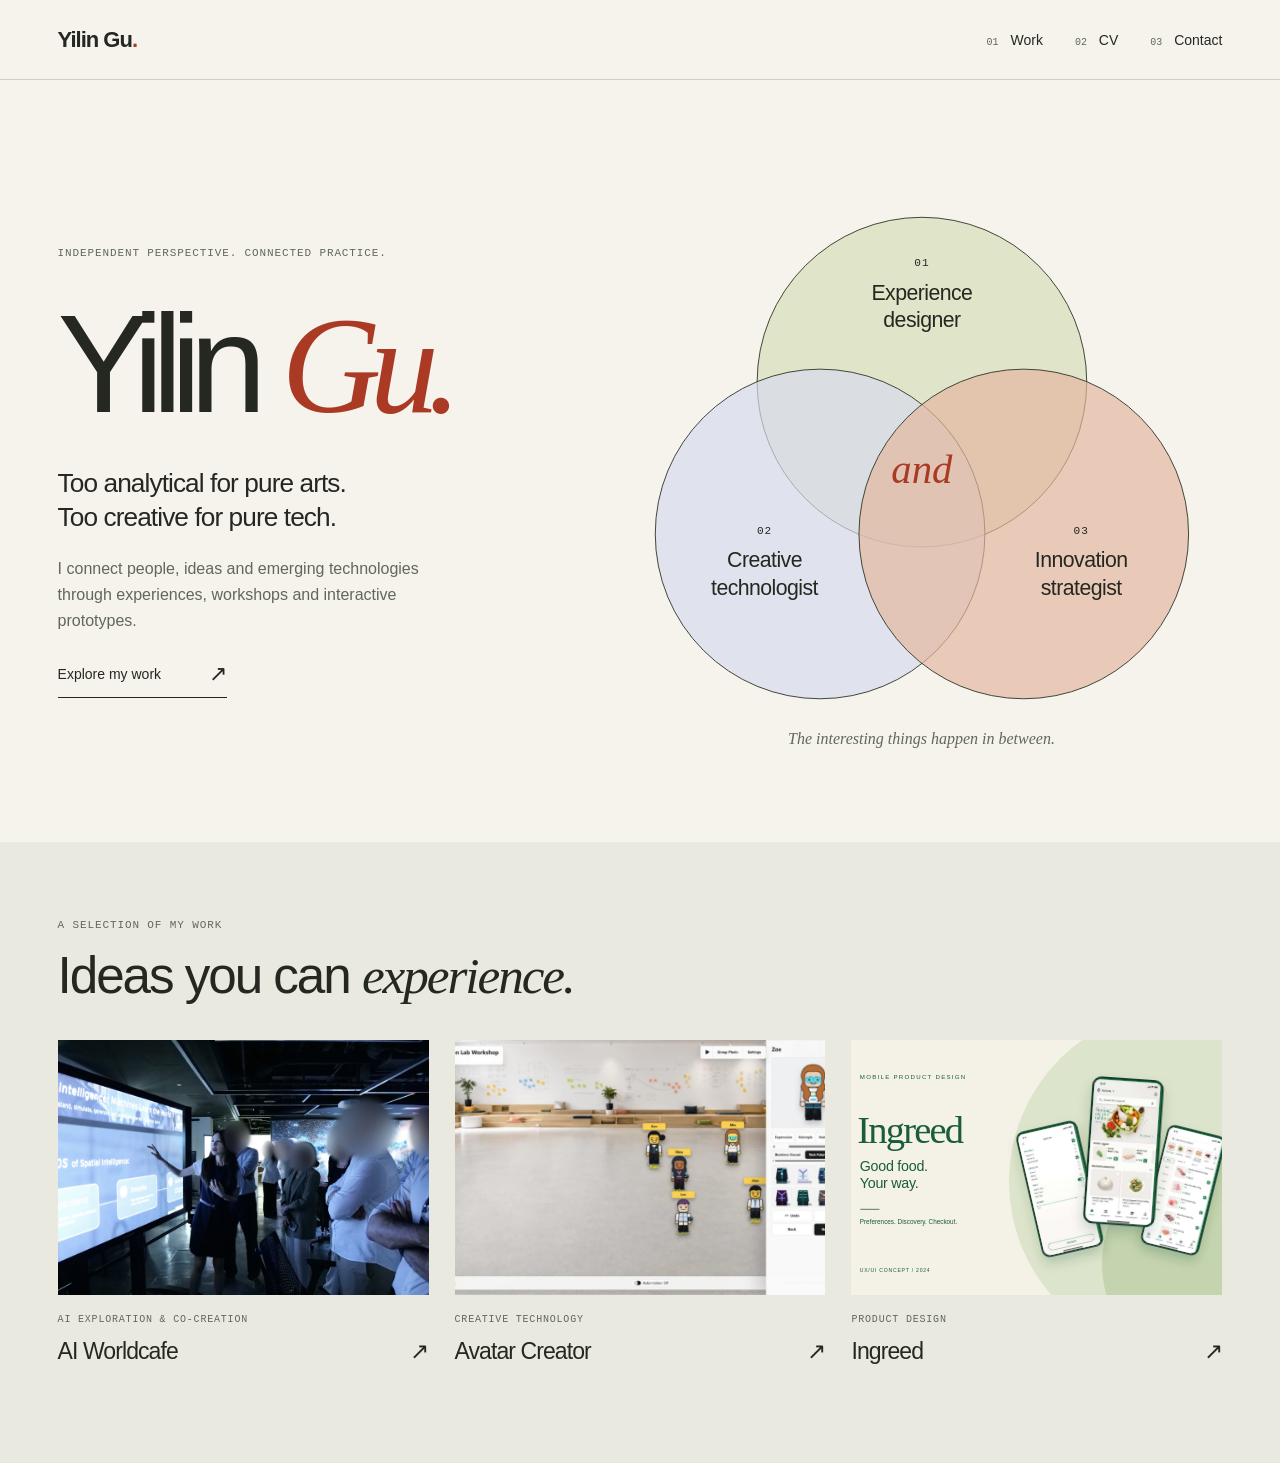
==== commit 65331aea: "Publish portfolio v0.27 with latest CV and revised page headings" ====
--- a/index.html
+++ b/index.html
@@ -630,7 +630,6 @@
           <p class="map-caption">The interesting things happen in between.</p>
         </div>
       </div>
-      <div class="identity-footer"><span>Based in Milan · Working across disciplines</span><a href="#projects" onclick="showSection('projects'); return false;">i want to explore ALL ↗</a></div>
       <section class="home-selection" aria-labelledby="selection-title">
         <div class="selection-heading"><p class="eyebrow">A selection of my work</p><h2 id="selection-title">Ideas you can <em>experience.</em></h2></div>
         <div class="selection-grid">
@@ -644,12 +643,14 @@
     <!-- 2. Projects Page -->
     <section id="projects" class="page-section">
       <div class="page-header">
-        <p class="eyebrow">Portfolio / Selected work</p><h1 class="page-title">Different disciplines.<br><em>Shared curiosity.</em></h1>
+        <p class="eyebrow">Portfolio / Selected work</p><h1 class="page-title">What <em>I Create</em></h1>
         <p class="page-subtitle">Exploration across experience design, creative technology, and innovation strategy.</p>
       </div>
 
+<div class="work-index" role="navigation" aria-label="Browse project categories"><a href="#professional-cases" onclick="navigateToCategory('professional-cases'); return false;"><span aria-hidden="true">01</span>Professional Cases<span aria-hidden="true">↘</span></a><a href="#creative-projects" onclick="navigateToCategory('creative-projects'); return false;"><span aria-hidden="true">02</span>Creative Technologist<span aria-hidden="true">↘</span></a><a href="#product-design" onclick="navigateToCategory('product-design'); return false;"><span aria-hidden="true">03</span>Product Design<span aria-hidden="true">↘</span></a><a href="#presentation-insights" onclick="navigateToCategory('presentation-insights'); return false;"><span aria-hidden="true">04</span>Innovation Strategist & Researcher<span aria-hidden="true">↘</span></a></div>
+
       <!-- Category 1: Professional Cases -->
-      <h2 id="professional-cases" class="category-title">Professional Cases</h2>
+      <h2 id="professional-cases" class="category-title"><span class="category-number" aria-hidden="true">01</span><span class="category-name">Professional Cases</span><span class="category-count">03 projects</span></h2><p class="category-description">Experience design & facilitation</p>
       <div class="grid">
         <div class="card" role="link" tabindex="0" onkeydown="if(event.key==='Enter'||event.key===' '){event.preventDefault();this.click();}" onclick="openProjectDetail('workshop-design')">
           <div class="card-image-wrapper">
@@ -686,7 +687,7 @@
       </div>
 
       <!-- Category 2: Creative Technologist -->
-      <h2 id="creative-projects" class="category-title">Creative Technologist</h2>
+      <h2 id="creative-projects" class="category-title"><span class="category-number" aria-hidden="true">02</span><span class="category-name">Creative Technologist</span><span class="category-count">04 projects</span></h2><p class="category-description">Interactive systems & immersive play</p>
       <div class="grid">
         <div class="card" role="link" tabindex="0" onkeydown="if(event.key==='Enter'||event.key===' '){event.preventDefault();this.click();}" onclick="openProjectDetail('avatar-creator')">
           <div class="card-image-wrapper">
@@ -720,10 +721,16 @@
           </div>
           <p class="card-hook">Immersive spatial collaboration for high-stakes medical operations.</p>
         </div>
+
+        <div class="card" role="link" tabindex="0" onclick="openProjectDetail('cube')" onkeydown="if(event.key==='Enter'||event.key===' '){event.preventDefault();this.click();}">
+          <div class="card-image-wrapper cube-cover"><img src="image&video/cube/youtube-cover.jpg" alt="CUBE game artwork with Will and a colourful floating world" class="card-image" loading="lazy"></div>
+          <div class="card-header-line"><h3 class="card-title">CUBE</h3><span class="card-year">2023</span></div>
+          <p class="card-hook">Solving puzzles across dimensions: designing an immersive, playful game that brings digital worlds into physical interaction.</p>
+        </div>
       </div>
 
       <!-- Product Design: supporting concept work -->
-      <h2 id="product-design" class="category-title">Product Design</h2>
+      <h2 id="product-design" class="category-title"><span class="category-number" aria-hidden="true">03</span><span class="category-name">Product Design</span><span class="category-count">01 project</span></h2><p class="category-description">Interfaces & everyday experiences</p>
       <div class="grid">
         <div class="card" role="button" tabindex="0" onclick="openProjectDetail('ingreed')" onkeydown="if (event.key === 'Enter' || event.key === ' ') { event.preventDefault(); openProjectDetail('ingreed'); }">
           <div class="card-image-wrapper">
@@ -736,7 +743,7 @@
       </div>
 
       <!-- Category 3: Innovation Strategist & Researcher -->
-      <h2 id="presentation-insights" class="category-title">Innovation Strategist & Researcher</h2>
+      <h2 id="presentation-insights" class="category-title"><span class="category-number" aria-hidden="true">04</span><span class="category-name">Innovation Strategist & Researcher</span><span class="category-count">01 project</span></h2><p class="category-description">Emerging technology & collaborative exploration</p>
       <div class="grid">
         <div class="card" role="link" tabindex="0" onkeydown="if(event.key==='Enter'||event.key===' '){event.preventDefault();this.click();}" onclick="openProjectDetail('ai-worldcafe')">
           <div class="card-image-wrapper">
@@ -785,89 +792,12 @@
     </section>
 
     <!-- 4. CV Page -->
-    <section id="cv" class="page-section">
-      <div class="page-header">
-        <p class="eyebrow">Background / Experience</p><h1 class="page-title">A connected <em>practice.</em></h1>
-        <p class="page-subtitle">Designing human-centred experiences where AI, emerging technologies, and strategic innovation meet.</p>
-      </div>
-
-      <div class="cv-layout">
-        <!-- 左侧栏：Skills 列表 -->
-<div class="cv-sidebar"><div class="cv-downloads"><a href="cv/YilinGu-CV.pdf" target="_blank" rel="noopener">Download CV · PDF ↗</a></div><div class="cv-sidebar-block"><h3 class="cv-sidebar-title">Design</h3><ul class="cv-sidebar-list"><li>Design thinking</li><li>Workshop design and facilitation</li><li>User research</li><li>Interaction design</li><li>User flows</li><li>Prototyping</li><li>Strategic storytelling</li><li>Stakeholder collaboration</li></ul></div><div class="cv-sidebar-block"><h3 class="cv-sidebar-title">Tools</h3><ul class="cv-sidebar-list"><li>Figma</li><li>Adobe Creative Suite</li><li>Python</li><li>JavaScript</li><li>Arduino</li></ul></div><div class="cv-sidebar-block"><h3 class="cv-sidebar-title">Languages</h3><ul class="cv-sidebar-list"><li>Chinese (native)</li><li>English (professional working proficiency)</li><li>Italian (B1)</li></ul></div></div>
-        <!-- 右侧栏：Profile, Experience, Education & Projects -->
-        <div class="cv-main">
-          <div class="cv-profile"><p>Experience designer and creative technologist with experience at EY wavespace and in product management. Connects AI insights and business challenges with workshop experiences, user flows and interactive prototypes. Currently pursuing an MSc in Digital and Interaction Design at Politecnico di Milano, building on architecture and creative computing.</p></div>
-
-<div class="cv-divider">Professional Experience</div>
-<div class="cv-timeline-item"><div class="cv-timeline-header"><span class="cv-role">Strategic Experience Designer / AI Innovation Consultant</span><span class="cv-period">Dec 2024 - Aug 2026</span></div><div class="cv-company">EY wavespace · Shanghai, China</div><div class="cv-desc"><ul><li>Designed 50+ themed workshop frameworks, using design thinking, co-creation and modular exercises to help enterprise teams explore strategic challenges.</li><li>Co-developed AI Worldcafe, a signature hands-on experience combining text, image, video and spatial AI exploration with business scenarios, cross-functional dialogue and participant co-creation.</li><li>Designed and developed a web-based avatar experience used in multiple live workshops, connecting participant customisation with shared venue displays.</li><li>Collaborated with cross-sector enterprise clients and multidisciplinary teams, with a strong focus on finance and functions spanning tax, IT, sales and marketing, across consumer businesses, technology, life sciences and real estate.</li></ul></div></div>
-<div class="cv-timeline-item"><div class="cv-timeline-header"><span class="cv-role">Product Manager</span><span class="cv-period">Mar 2024 - Nov 2024</span></div><div class="cv-company">Nanjing LES Cybersecurity and IT Research Institute · Nanjing, China</div><div class="cv-desc"><ul><li>Conducted user, requirements and competitive research; translated needs into user flows, interaction prototypes and functional specifications.</li><li>Worked with development and testing teams on usability analysis, design refinement and product iteration.</li></ul></div></div>
-          <!-- 教育经历 (Education) -->
-          <div class="cv-divider">Education</div>
-
-          <div class="cv-timeline-item">
-            <div class="cv-timeline-header">
-              <span class="cv-role">MSc Digital and Interaction Design</span>
-              <span class="cv-period">Sep 2026 – Present</span>
-            </div>
-            <div class="cv-company">Politecnico di Milano · Milan, Italy</div>
-            <div class="cv-focus-tags">
-              <span>Digital Experience Design</span>
-              <span>Interaction Design</span>
-              <span>Human-Computer Interaction</span>
-              <span>Service Innovation</span>
-              <span>Emerging Technologies</span>
-            </div>
-          </div>
-
-          <div class="cv-timeline-item">
-            <div class="cv-timeline-header">
-              <span class="cv-role">MSc Computing and Creative Industry <em style="font-weight:400; font-style:normal; color:#888;">(Distinction)</em></span>
-              <span class="cv-period">Oct 2022 – Dec 2023</span>
-            </div>
-            <div class="cv-company">University of the Arts London (UAL) · London, UK</div>
-            <div class="cv-focus-tags">
-              <span>Creative Computing</span>
-              <span>Machine Intelligence</span>
-              <span>Physical Computing</span>
-              <span>Computational Creativity</span>
-              <span>Interactive Media</span>
-              <span>Computational Environments</span>
-            </div>
-          </div>
-
-          <div class="cv-timeline-item">
-            <div class="cv-timeline-header">
-              <span class="cv-role">BA (Hons) Architecture <em style="font-weight:400; font-style:normal; color:#888;">(2:1 Honours)</em></span>
-              <span class="cv-period">Sep 2019 – Jun 2022</span>
-            </div>
-            <div class="cv-company">The University of Manchester · Manchester, UK</div>
-            <div class="cv-focus-tags">
-              <span>Spatial Design</span>
-              <span>Environmental Design</span>
-              <span>Systems Thinking</span>
-              <span>Digital Fabrication</span>
-            </div>
-          </div>
-
-          <div class="cv-timeline-item">
-            <div class="cv-timeline-header">
-              <span class="cv-role">Google UX Design Professional Certificate</span>
-              <span class="cv-period">Nov 2023 – Jun 2024</span>
-            </div>
-          </div>
-
-<div class="cv-divider">Selected Projects</div><div class="cv-timeline-item"><div class="cv-timeline-header"><span class="cv-role">AI Worldcafe</span><div class="cv-project-meta"><span class="cv-period">2024–2026</span><a class="cv-project-link" href="?project=ai-worldcafe" onclick="openProjectDetail('ai-worldcafe'); return false;" aria-label="View AI Worldcafe project">View project ↗</a></div></div><div class="cv-desc">Co-developed a signature EY wavespace experience combining text, image, video and spatial AI with hands-on exploration, business scenarios and cross-functional co-creation.</div></div>
-<div class="cv-timeline-item"><div class="cv-timeline-header"><span class="cv-role">Avatar Creator</span><div class="cv-project-meta"><span class="cv-period">2026</span><a class="cv-project-link" href="?project=avatar-creator" onclick="openProjectDetail('avatar-creator'); return false;" aria-label="View Avatar Creator project">View project ↗</a></div></div><div class="cv-desc">Solo developer and experience designer. Built touchscreen customisation, signatures, live display updates and group-photo export for workshop arrivals.</div></div>
-<div class="cv-timeline-item"><div class="cv-timeline-header"><span class="cv-role">Ingreed</span><div class="cv-project-meta"><span class="cv-period">2024</span><a class="cv-project-link" href="?project=ingreed" onclick="openProjectDetail('ingreed'); return false;" aria-label="View Ingreed project">View project ↗</a></div></div><div class="cv-desc">Designed a mobile shopping concept with reusable dietary filters, product discovery, checkout and order tracking.</div></div>
-<div class="cv-timeline-item"><div class="cv-timeline-header"><span class="cv-role">Window of the Mind</span><div class="cv-project-meta"><span class="cv-period">2023</span><a class="cv-project-link" href="?project=window-of-the-mind" onclick="openProjectDetail('window-of-the-mind'); return false;" aria-label="View Window of the Mind project">View project ↗</a></div></div><div class="cv-desc">Developed a pulse-sensor and Python installation using pix2pix to generate garden imagery; exhibited at UAL Creative Computing Institute.</div></div>
-        </div>
-      </div>
-    </section>
+    <section id="cv" class="page-section"><div class="page-header"><p class="eyebrow">Background / Experience</p><h1 class="page-title">What <em>I Bring</em></h1><p class="page-subtitle">Experience Designer, UX Designer, Creative Technologist</p></div><div class="cv-layout"><div class="cv-sidebar"><div class="cv-downloads"><a href="CV/YilinGu-CV-2026-10-18.pdf" download="YilinGu-CV.pdf">Download CV · PDF ↓</a></div><div class="cv-sidebar-block"><h2 class="cv-sidebar-title">Skills</h2><ul class="cv-sidebar-list"><li>User Experience Design</li><li>User Research</li><li>Interaction Design</li><li>AI Adoption &amp; Use-case Exploration</li><li>Stakeholder Communication</li><li>Strategy Co-creation</li><li>Interactive Prototyping</li><li>Innovative Experience Design</li></ul></div><div class="cv-sidebar-block"><h2 class="cv-sidebar-title">Tools</h2><ul class="cv-sidebar-list"><li>Figma</li><li>Miro</li><li>Adobe Creative Suite</li><li>MS Oﬃce Suite</li><li>Python</li><li>C++</li><li>Arduino</li><li>Unity</li><li>Blender</li><li>Cinema 4D</li><li>SketchUp</li></ul></div><div class="cv-sidebar-block"><h2 class="cv-sidebar-title">Languages</h2><ul class="cv-sidebar-list"><li>Chinese (Native)</li><li>English (C2)</li><li>Italian (B2)</li></ul></div><div class="cv-sidebar-block"><h2 class="cv-sidebar-title">Contact</h2><ul class="cv-sidebar-list"><li><a href="mailto:gyilin1115@gmail.com">gyilin1115@gmail.com</a></li><li><a href="tel:+393444608308">+39 3444608308</a></li><li><a href="https://www.linkedin.com/in/yilin-gu-83a210221/" target="_blank" rel="noopener">LinkedIn ↗</a></li></ul></div></div><div class="cv-main"><h2 class="cv-divider">Education</h2><div class="cv-timeline-item"><div class="cv-timeline-header"><h3 class="cv-role">MSc Digital and Interaction Design</h3><span class="cv-period">Sep 2026 - Current</span></div><div class="cv-company">Politecnico di Milano · Milan, Italy</div></div><div class="cv-timeline-item"><div class="cv-timeline-header"><h3 class="cv-role">MSc Computing and Creative Industry</h3><span class="cv-period">Oct 2022 - Feb 2024</span></div><div class="cv-company">University of the Arts London · London, UK</div><p class="cv-desc">Grade: Distinction</p></div><div class="cv-timeline-item"><div class="cv-timeline-header"><h3 class="cv-role">BA (Hons) Architecture</h3><span class="cv-period">Sep 2019 - Jun 2022</span></div><div class="cv-company">The University of Manchester · Manchester, UK</div><p class="cv-desc">Grade: 2:1 Honours</p></div><h2 class="cv-divider">Work Experience</h2><div class="cv-timeline-item"><div class="cv-timeline-header"><h3 class="cv-role">Ernst &amp; Young - EY wavespace</h3><span class="cv-period">Dec 2024 - Aug 2026</span></div><div class="cv-company">Strategic Experience Designer &amp; AI Innovation Consultant · Shanghai, China</div><div class="cv-desc"><p>Designed interactive experiences and AI demonstrations for enterprise stakeholders, helping cross-functional teams explore business challenges, assess potential AI applications, and discuss strategic priorities.</p><ul><li>Designed <strong>50+ strategy co-creation frameworks</strong> and co-hosted <strong>20+ executive sessions</strong>, recording <strong>800+ participant attendances</strong> across functions and seniority levels, including global C-suite leaders. Structured complex business challenges into focused discussions and collaborative exercises, helping teams build a shared understanding of priorities and inform strategic roadmaps.</li><li>Guided stakeholders in <strong>identifying AI use cases</strong> relevant to their workflows and business priorities, and co-developed hands-on demonstrations that made technical capabilities tangible. Helped teams assess potential applications and identify opportunities for further exploration.</li><li>Developed <strong>interactive digital and physical tools</strong> and <strong>AI-assisted visual narratives</strong> for executive events, enabling participants to contribute ideas, exchange perspectives, and see discussions captured on shared digital canvases. Provided teams with a clear visual reference for strategic priorities and future direction.</li></ul></div></div><div class="cv-timeline-item"><div class="cv-timeline-header"><h3 class="cv-role">Nanjing LES Cybersecurity and IT Research Institute</h3><span class="cv-period">Mar 2024 - Nov 2024</span></div><div class="cv-company">Product Manager · Nanjing, China</div><div class="cv-desc"><p>Managed requirements and interaction design for a SaaS platform, working with cross-functional teams and stakeholders across the product ecosystem to translate user and business needs into clear specifications and guide product improvements.</p><ul><li>Conducted user and competitive research to identify workflow issues and unmet needs, providing evidence for feature planning and design decisions.</li><li>Created user flows, interaction prototypes, and functional specifications, giving developers a clear understanding of how features should work and fit into the user journey.</li><li>Worked with developers and testers to clarify requirements, review usability issues, and refine interactions, helping keep implementation consistent with user needs and intended product behaviour.</li></ul></div></div><h2 class="cv-divider">Research Papers</h2><div class="cv-timeline-item"><div class="cv-timeline-header"><h3 class="cv-role">Window of the Mind – Affective Computing &amp; Generative Interaction of Emotional States</h3><span class="cv-period">Dec 2023</span></div><div class="cv-company"></div><div class="cv-desc"><p>Developed an interactive system in Python that translates biometric signals into AI-generated visuals, exploring how creative technology can support self-expression, emotional reflection, and interpersonal communication.</p><a class="cv-project-link" href="https://doi.org/10.13140/RG.2.2.21113.24165" target="_blank" rel="noopener">Read paper ↗</a></div></div><div class="cv-timeline-item"><div class="cv-timeline-header"><h3 class="cv-role">The Relationship Between Computational Art and Traditional Art</h3><span class="cv-period">Dec 2022</span></div><div class="cv-company"></div><div class="cv-desc"><p>Investigated how computational thinking fosters novice creativity, positioning technology as an inclusive design tool.</p><a class="cv-project-link" href="https://doi.org/10.13140/RG.2.2.12724.63362" target="_blank" rel="noopener">Read paper ↗</a></div></div></div></div></section>
 
     <!-- 5. Contact Page -->
     <section id="contact" class="page-section">
       <div class="page-header">
-        <p class="eyebrow">Contact</p><h1 class="page-title">Let’s make<br><em>something happen.</em></h1>
+        <p class="eyebrow">Contact</p><h1 class="page-title">Let’s Work <em>Together</em></h1>
         <p class="page-subtitle">Open for jobs, innovative projects, and any collaboration opportunities.</p>
       </div>
 
@@ -896,6 +826,46 @@
 
   <script>
     const projectData = {
+      'cube': {
+        tag: 'Creative Technologist — Hybrid Game & Physical Interaction',
+        title: 'CUBE',
+        hook: 'Solving puzzles across dimensions: designing an immersive, playful game that brings digital worlds into physical interaction.',
+        role: '3D Designer & Programmer',
+        year: '2023',
+        heroImage: 'image&video/cube/youtube-cover.jpg',
+        extraMeta: `<div class="detail-sidebar-label">Team</div><div class="detail-sidebar-val">Yilin Gu &amp; Yuwei Fei</div><div class="detail-sidebar-label">Platform &amp; Tools</div><div class="detail-sidebar-val">Unity<br>C# scripting<br>Infrared touch frame</div><div class="detail-sidebar-label">Format</div><div class="detail-sidebar-val">Physical &amp; virtual hybrid game</div>`,
+        htmlContent: `
+          <div class="cs-section">
+            <h2 class="cs-heading">01. A Broken Cube, a Different Perspective</h2>
+            <p class="cs-paragraph">Annya is heartbroken when her favourite cube breaks. In a dream, the spirit Will offers a way to repair it: a series of challenges that unfold across 2D scenes and 3D worlds. Players gather fragments, rotate the cube and explore its environments to retrieve gems.</p>
+            <p class="cs-paragraph">Developed with Yuwei Fei, <strong>CUBE</strong> brings a story of loss and hope into a physical and virtual game. My role focused on <strong>3D design and programming</strong>. Built in Unity with C# scripting, the experience uses changing perspectives and progressively richer interactions to frame a journey of perseverance and repair.</p>
+            <div class="embedded-video-container mind-video">
+              <iframe data-video-src="https://www.youtube-nocookie.com/embed/4GfWz99p-Ko?playsinline=1&amp;rel=0" title="CUBE — Game Demo" loading="lazy" allow="accelerometer; autoplay; clipboard-write; encrypted-media; gyroscope; picture-in-picture; web-share" referrerpolicy="strict-origin-when-cross-origin" allowfullscreen></iframe>
+            </div>
+            <div class="mind-project-links"><a href="https://www.youtube.com/watch?v=4GfWz99p-Ko" target="_blank" rel="noopener noreferrer">Watch game demo ↗</a></div>
+          </div>
+          <div class="cs-section"><h2 class="cs-heading">02. From Discovery to Repair</h2><p class="cs-paragraph">The game journey builds from dialogue and simple clicks to rotation and first-person navigation. Each stage introduces a new way to understand the same fragmented world.</p><div class="cube-journey"><article class="cube-step"><img src="image&video/cube/discovery.webp" alt="CUBE discovery gameplay" loading="lazy"><h3>Discovery</h3><p>Meet Annya and Will through dialogue. A broken toy cube sets the goal, while Will introduces each challenge and offers direction.</p></article><article class="cube-step"><img src="image&video/cube/onboarding.webp" alt="CUBE onboarding gameplay" loading="lazy"><h3>Onboarding</h3><p>Click to collect fragments in 2D, then move into a 3D cube environment. Dragging and rotation introduce a new way to explore and reconstruct the cube.</p></article><article class="cube-step"><img src="image&video/cube/exploration.webp" alt="CUBE scaffolding gameplay" loading="lazy"><h3>Scaffolding</h3><p>Progress from static puzzles into first-person exploration across the two dimensions, navigating scenes and collecting gems.</p></article><article class="cube-step"><img src="image&video/cube/ending.webp" alt="CUBE endgame gameplay" loading="lazy"><h3>Endgame</h3><p>Complete the challenges to restore Annya’s treasured cube. The ending brings the mechanical goal and the story of repair together.</p></article></div></div>
+          <div class="cs-section cube-worlds">
+            <h2 class="cs-heading">03. From 2D Puzzles to Immersive 3D Worlds</h2>
+            <p class="cs-paragraph">How can a change of dimension feel like a natural next step in play? I connected the 2D and 3D stages through one continuous goal: repairing the cube. Collecting fragments leads to assembling and rotating a world, then stepping inside it to explore. The perspective changes; the purpose stays clear.</p>
+            <p class="cs-paragraph">As the team's <strong>3D Designer &amp; Programmer</strong>, I focused on <strong>3D environments, level design and Unity/C# implementation</strong>, connecting scene progression with the player's evolving actions. The cube acts as the bridge between an illustrated puzzle and a navigable space.</p>
+            <div class="cube-transition">
+              <figure><a href="image&video/cube/transition-2d.webp" target="_blank" rel="noopener noreferrer"><img src="image&video/cube/transition-2d.webp" alt="2D illustrated room with cube fragments to collect" loading="lazy"></a><figcaption><strong>01 / Collect in 2D</strong>Find fragments within the illustrated scene.</figcaption></figure>
+              <figure><a href="image&video/cube/transition-cube.webp" target="_blank" rel="noopener noreferrer"><img src="image&video/cube/transition-cube.webp" alt="The reconstructed cube revealed as a three-dimensional game world" loading="lazy"></a><figcaption><strong>02 / Reveal the world</strong>Reconstruct and rotate the cube to discover its spaces.</figcaption></figure>
+            </div>
+            <h3 class="cube-subheading">From looking at a world to moving through it</h3>
+            <p class="cs-paragraph">The shift to first-person exploration turns the cube from an object to manipulate into a place to inhabit. My level-design focus was to connect exploration with the gem-collection goal, using paths, bridges and recognisable environmental landmarks to give each scene a sense of direction.</p>
+            <figure class="cube-figure"><a href="image&video/cube/village-level.webp" target="_blank" rel="noopener noreferrer"><img src="image&video/cube/village-level.webp" alt="First-person view of the village level with cottages, wheat fields and mountain scenery" loading="lazy"></a><figcaption><strong>03 / Step inside</strong> · Village paths and buildings bring the miniature world to player scale.</figcaption></figure>
+            <figure class="cube-figure"><a href="image&video/cube/island-level.webp" target="_blank" rel="noopener noreferrer"><img src="image&video/cube/island-level.webp" alt="Immersive island level with a wooden bridge, water, palms and colourful vegetation" loading="lazy"></a><figcaption><strong>A new scene, a continuing goal</strong> · Bridges, water and islands create a contrasting space for exploration as the search for gems continues.</figcaption></figure>
+            <p class="cs-paragraph">Contrasting enclosed village spaces with open island scenery gives the journey a changing rhythm. The design intention is to make each new setting feel worth exploring while keeping the player's next action connected to the story of repair.</p>
+          </div>
+          <div class="cs-section"><h2 class="cs-heading">04. From Touch Input to Embodied Play</h2><p class="cs-paragraph">I used an <strong>Infrared Touch Frame</strong> to translate physical actions at the screen into game input, extending CUBE beyond conventional desktop controls. The interaction design challenge was to make a movement feel intentional, accurately captured and directly connected to what happened in the game.</p>
+            <p class="cs-paragraph">My focus was the relationship between <strong>input precision, response continuity and ease of movement</strong>: how to capture touch and dragging reliably, keep the game responding smoothly, and let players perform familiar controls through comfortable physical actions. This meant considering the sensing hardware and the Unity interaction as one connected experience.</p>
+            <div class="cube-interaction-flow" aria-label="Physical interaction sequence"><span>Physical action<br><strong>Touch &amp; drag</strong></span><span>Input capture<br><strong>Infrared touch frame</strong></span><span>Game response<br><strong>Unity interaction</strong></span></div>
+            <h3 class="cube-subheading">Making control feel direct</h3>
+            <p class="cs-paragraph">The prototype explored how screen-based actions could become embodied play: reaching to interact, dragging to manipulate and seeing the world respond. Signal, touch, drawing and rotation tests provided a way to examine this connection. The aim was to reduce the effort of operating the interface so players could stay focused on the puzzle and the world.</p><figure class="cube-figure"><a href="image&video/cube/physical-dialogue.webp" target="_blank" rel="noopener noreferrer"><img src="image&video/cube/physical-dialogue.webp" alt="Game dialogue paired with a player using the physical installation" loading="lazy"></a><figcaption>Story and physical interaction shown together.</figcaption></figure><figure class="cube-figure"><a href="image&video/cube/physical-rotation.webp" target="_blank" rel="noopener noreferrer"><img src="image&video/cube/physical-rotation.webp" alt="Cube reconstruction paired with interaction at the infrared touch frame" loading="lazy"></a><figcaption>From clicking fragments to rotating and reconstructing the cube.</figcaption></figure><figure class="cube-figure"><a href="image&video/cube/physical-exploration.webp" target="_blank" rel="noopener noreferrer"><img src="image&video/cube/physical-exploration.webp" alt="First-person world exploration paired with the physical installation" loading="lazy"></a><figcaption>Exploring the game world through the installation.</figcaption></figure></div>
+        `
+      },
       'ingreed': {
         tag: 'Product Design — UX/UI Concept',
         title: 'Ingreed',
@@ -1323,9 +1293,20 @@
       document.getElementById('d-desc').innerHTML = data.htmlContent;
       document.querySelectorAll('#d-desc iframe[data-video-src]').forEach(player => {
         // A hosted enclosing page supplies the HTTP Referer that file:// cannot.
-        player.src = location.protocol === 'file:'
-          ? player.dataset.hostedPlayer
-          : player.dataset.videoSrc;
+        if (location.protocol === 'file:' && !player.dataset.hostedPlayer) {
+          const link = document.createElement('a');
+          link.href = 'https://www.youtube.com/watch?v=4GfWz99p-Ko';
+          link.target = '_blank';
+          link.rel = 'noopener noreferrer';
+          link.textContent = 'Watch the CUBE game demo on YouTube ↗';
+          const container = player.parentElement;
+          container.classList.add('cube-video-link');
+          player.replaceWith(link);
+        } else {
+          player.src = location.protocol === 'file:'
+            ? player.dataset.hostedPlayer
+            : player.dataset.videoSrc;
+        }
       });
     }
 
--- a/visual.css
+++ b/visual.css
@@ -48,3 +48,61 @@
 .cv-project-link:hover {text-decoration:underline;text-underline-offset:3px;}
 .cv-downloads {display:flex;flex-direction:column;gap:12px;margin-bottom:28px;padding-bottom:20px;border-bottom:1px solid var(--line);font:12px monospace;color:var(--accent);}
 @media(max-width:760px){.project-return{top:70px;padding:12px 24px;}#project-detail{padding-top:96px;}.cv-project-meta{gap:12px;}.cv-project-link{font-size:10px;}}
+
+/* CUBE / original portfolio artwork, responsive case-study additions. */
+.cube-cover,.cube-cover .card-image {background:#edf0df;}
+.cube-cover .card-image {object-fit:cover;}
+#project-detail[data-project="cube"] .detail-hero-media {height:auto;aspect-ratio:16/9;background:#edf0df;}
+#project-detail[data-project="cube"] .detail-hero-media img {object-fit:cover;}
+.cube-figure {margin:24px 0;}
+.cube-figure img {display:block;width:100%;height:auto;}
+.cube-figure figcaption,.cube-characters figcaption {font:11px/1.65 monospace;color:var(--muted);margin-top:9px;}
+.cube-journey {display:grid;grid-template-columns:repeat(2,minmax(0,1fr));gap:28px 22px;margin-top:25px;}
+.cube-step img {width:100%;height:auto;display:block;}
+.cube-step h3 {font-size:20px;font-weight:500;margin:15px 0 9px;letter-spacing:-.02em;}
+.cube-step p {font-size:14px;line-height:1.7;color:#45493f;}
+.cube-characters {display:grid;grid-template-columns:repeat(2,minmax(0,1fr));gap:24px;margin:24px 0;}
+.cube-characters figure {background:#e9e9df;text-align:center;padding:22px;}
+.cube-characters img {height:150px;width:100%;object-fit:contain;}
+.cube-video-link {display:flex;align-items:center;justify-content:center;background:#e9e9df;color:var(--accent);padding:24px;text-align:center;}
+@media(max-width:600px){.cube-journey{grid-template-columns:1fr;}.cube-characters{gap:12px;}.cube-characters figure{padding:14px;}.cube-characters img{height:110px;}}
+
+/* CUBE: 2D-to-3D progression and spatial level design. */
+.cube-transition {display:grid;grid-template-columns:repeat(2,minmax(0,1fr));gap:22px;margin:30px 0 38px;}
+.cube-transition figure {margin:0;min-width:0;}
+.cube-transition img {display:block;width:100%;height:auto;}
+.cube-transition figcaption {font-size:13px;line-height:1.65;color:var(--muted);margin-top:12px;}
+.cube-transition figcaption strong {display:block;color:var(--ink);font-size:14px;margin-bottom:4px;}
+.cube-subheading {font-size:23px;font-weight:500;line-height:1.3;margin:32px 0 18px;letter-spacing:-.02em;}
+@media(max-width:600px){.cube-transition{grid-template-columns:1fr;gap:26px;}.cube-subheading{font-size:21px;}}
+
+/* Work directory: clear editorial hierarchy and direct category access. */
+.work-index {display:grid;grid-template-columns:repeat(2,minmax(0,1fr));border-top:1px solid var(--line);margin:0 0 54px;}
+.work-index a {display:flex;align-items:baseline;gap:13px;padding:17px 16px 17px 0;border-bottom:1px solid var(--line);font-size:15px;line-height:1.5;color:var(--ink);}
+.work-index a:nth-child(even){padding-left:24px;}
+.work-index a span:first-child {font:11px monospace;color:var(--accent);}
+.work-index a span:last-child {margin-left:auto;color:var(--accent);}
+.work-index a:hover {color:var(--accent);background:#eaeadd;}
+#projects .category-title {display:flex;align-items:baseline;gap:18px;font-family:"Helvetica Neue",Arial,sans-serif;font-size:clamp(28px,3.2vw,44px);font-weight:500;line-height:1.15;letter-spacing:-.045em;text-transform:none;color:var(--ink);border-top:2px solid var(--ink);padding-top:24px;margin:82px 0 12px;}
+#projects .category-title:first-of-type {margin-top:0;}
+.category-number {font:12px monospace;letter-spacing:0;color:var(--accent);flex-shrink:0;}
+.category-name {max-width:850px;}
+.category-count {margin-left:auto;white-space:nowrap;font:11px monospace;letter-spacing:0;color:var(--muted);}
+.category-description {margin:0 0 32px 36px;color:var(--muted);font-size:14px;line-height:1.6;}
+.cube-interaction-flow {display:grid;grid-template-columns:repeat(3,minmax(0,1fr));border-top:1px solid var(--line);border-bottom:1px solid var(--line);margin:28px 0;}
+.cube-interaction-flow span {padding:20px 12px;font:11px/1.8 monospace;color:var(--muted);}
+.cube-interaction-flow span+span {border-left:1px solid var(--line);}
+.cube-interaction-flow strong {display:block;font:500 15px/1.5 "Helvetica Neue",Arial,sans-serif;color:var(--ink);}
+@media(max-width:760px){.work-index{grid-template-columns:1fr;margin-bottom:40px;}.work-index a,.work-index a:nth-child(even){padding:14px 0;font-size:14px;}#projects .category-title{font-size:29px;gap:12px;flex-wrap:wrap;margin-top:58px;padding-top:20px;}.category-number{width:20px;}.category-name{flex:1;min-width:0;}.category-count{width:100%;margin-left:32px;}.category-description{margin-left:32px;margin-bottom:26px;font-size:13px;}.cube-interaction-flow{grid-template-columns:1fr;}.cube-interaction-flow span{padding:14px 0;}.cube-interaction-flow span+span{border-left:0;border-top:1px solid var(--line);}}
+
+/* CV: evidence-led capability combinations. */
+#cv .cv-layout{grid-template-columns:265px minmax(0,1fr);gap:64px;}
+.cv-capabilities{margin:0;}.cv-capabilities>div{margin:0 0 22px;}.cv-capabilities dt{font-size:14px;font-weight:500;line-height:1.4;color:var(--ink);margin-bottom:6px;}.cv-capabilities dd{margin:0;font-size:13px;line-height:1.65;color:var(--muted);}
+#cv .cv-sidebar-title{font:12px monospace;letter-spacing:.06em;text-transform:uppercase;margin-bottom:20px;}
+#cv .cv-timeline-header{flex-wrap:wrap;gap:8px 18px;}#cv .cv-role{line-height:1.4;}#cv .cv-period{line-height:1.6;}
+#cv .cv-divider:first-child{margin-top:0;}.cv-certificate{font-size:13px;color:var(--muted);line-height:1.5;margin:0 0 32px;}
+@media(max-width:950px){#cv .cv-layout{grid-template-columns:220px minmax(0,1fr);gap:32px;}}
+@media(max-width:760px){#cv .cv-layout{display:flex;flex-direction:column-reverse;gap:36px;}#cv .cv-sidebar{width:100%;border-top:1px solid var(--line);padding-top:28px;}#cv .cv-project-meta{flex-wrap:wrap;}#cv .cv-downloads{font-size:14px;}}
+
+/* CV v0.24 — synced to user-approved Word CV */
+#cv .cv-role{margin:0;font-weight:600;}#cv .cv-desc p{margin:0 0 12px;}#cv .cv-desc li{margin-bottom:12px;}#cv .cv-sidebar a{overflow-wrap:anywhere;}#cv .cv-company{margin:6px 0 12px;}#cv .cv-sidebar-title{font-size:15px;}#cv .cv-divider{font-size:20px;}
